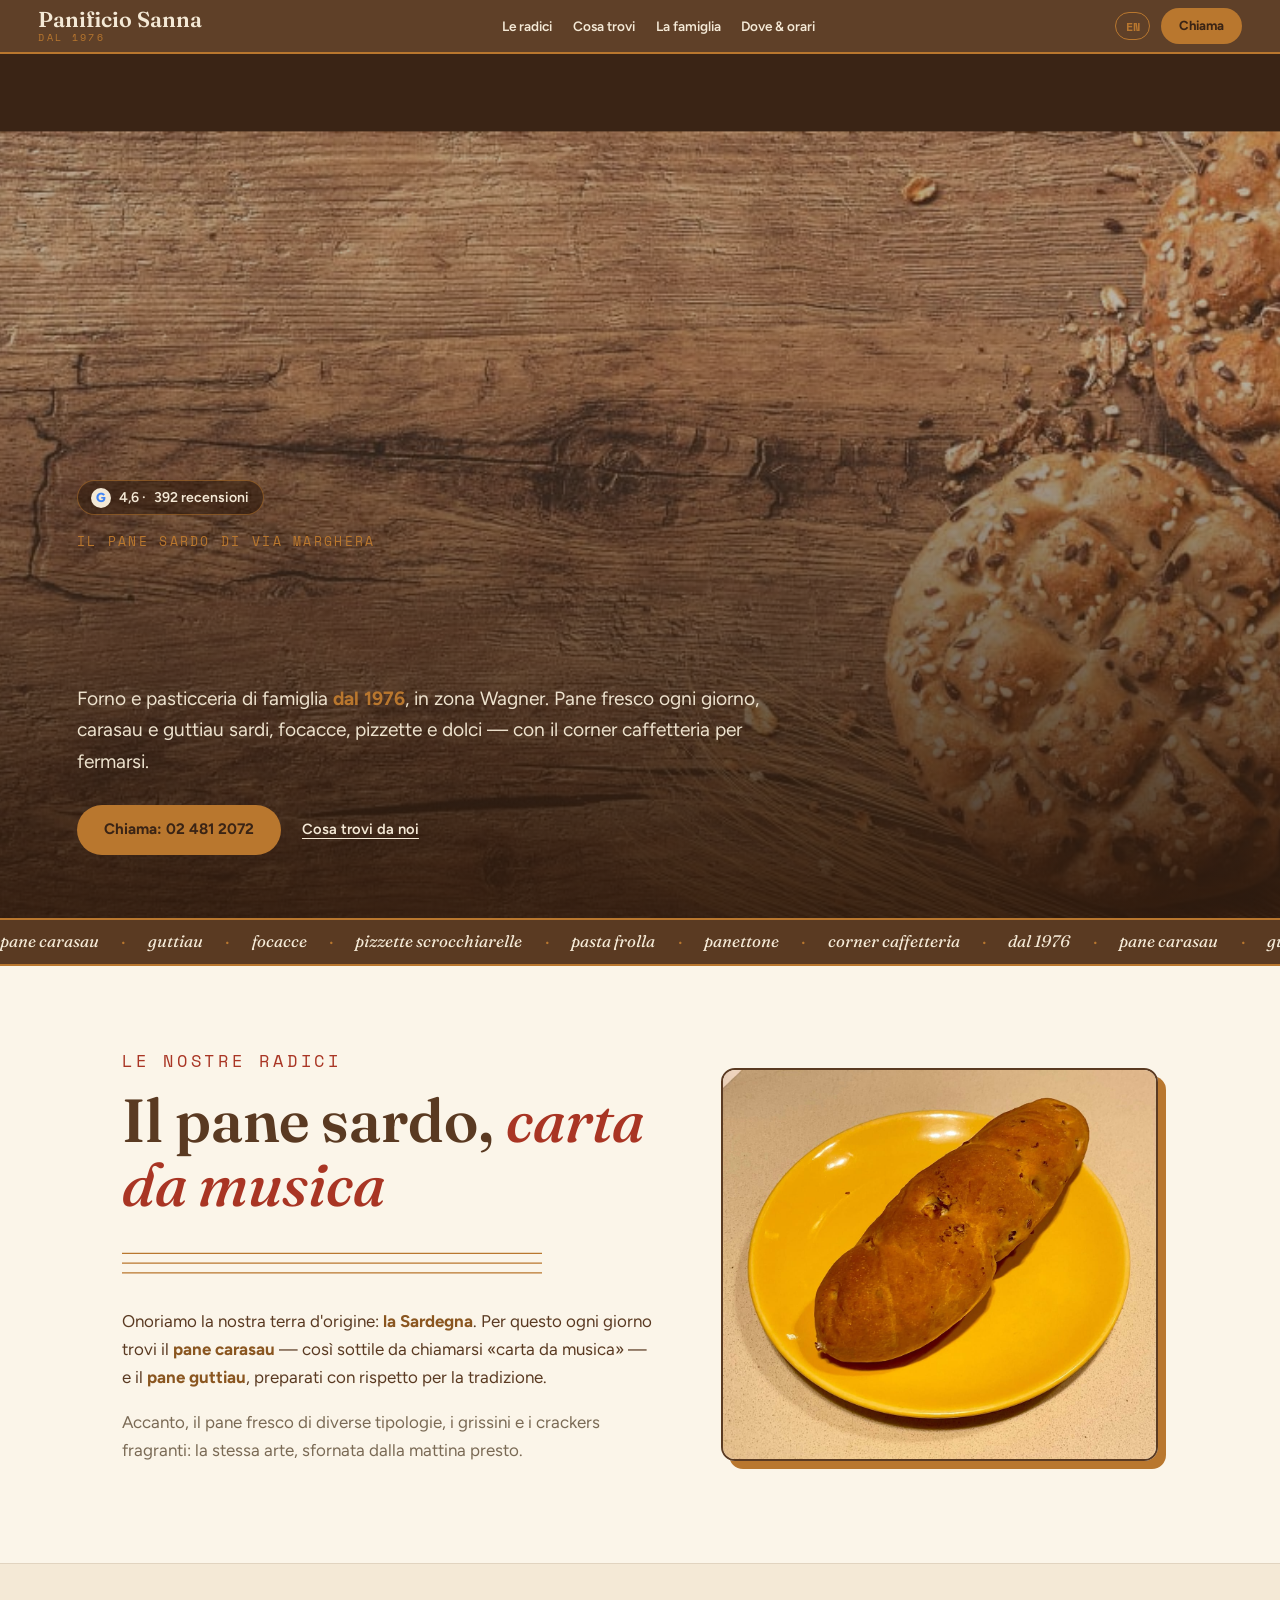
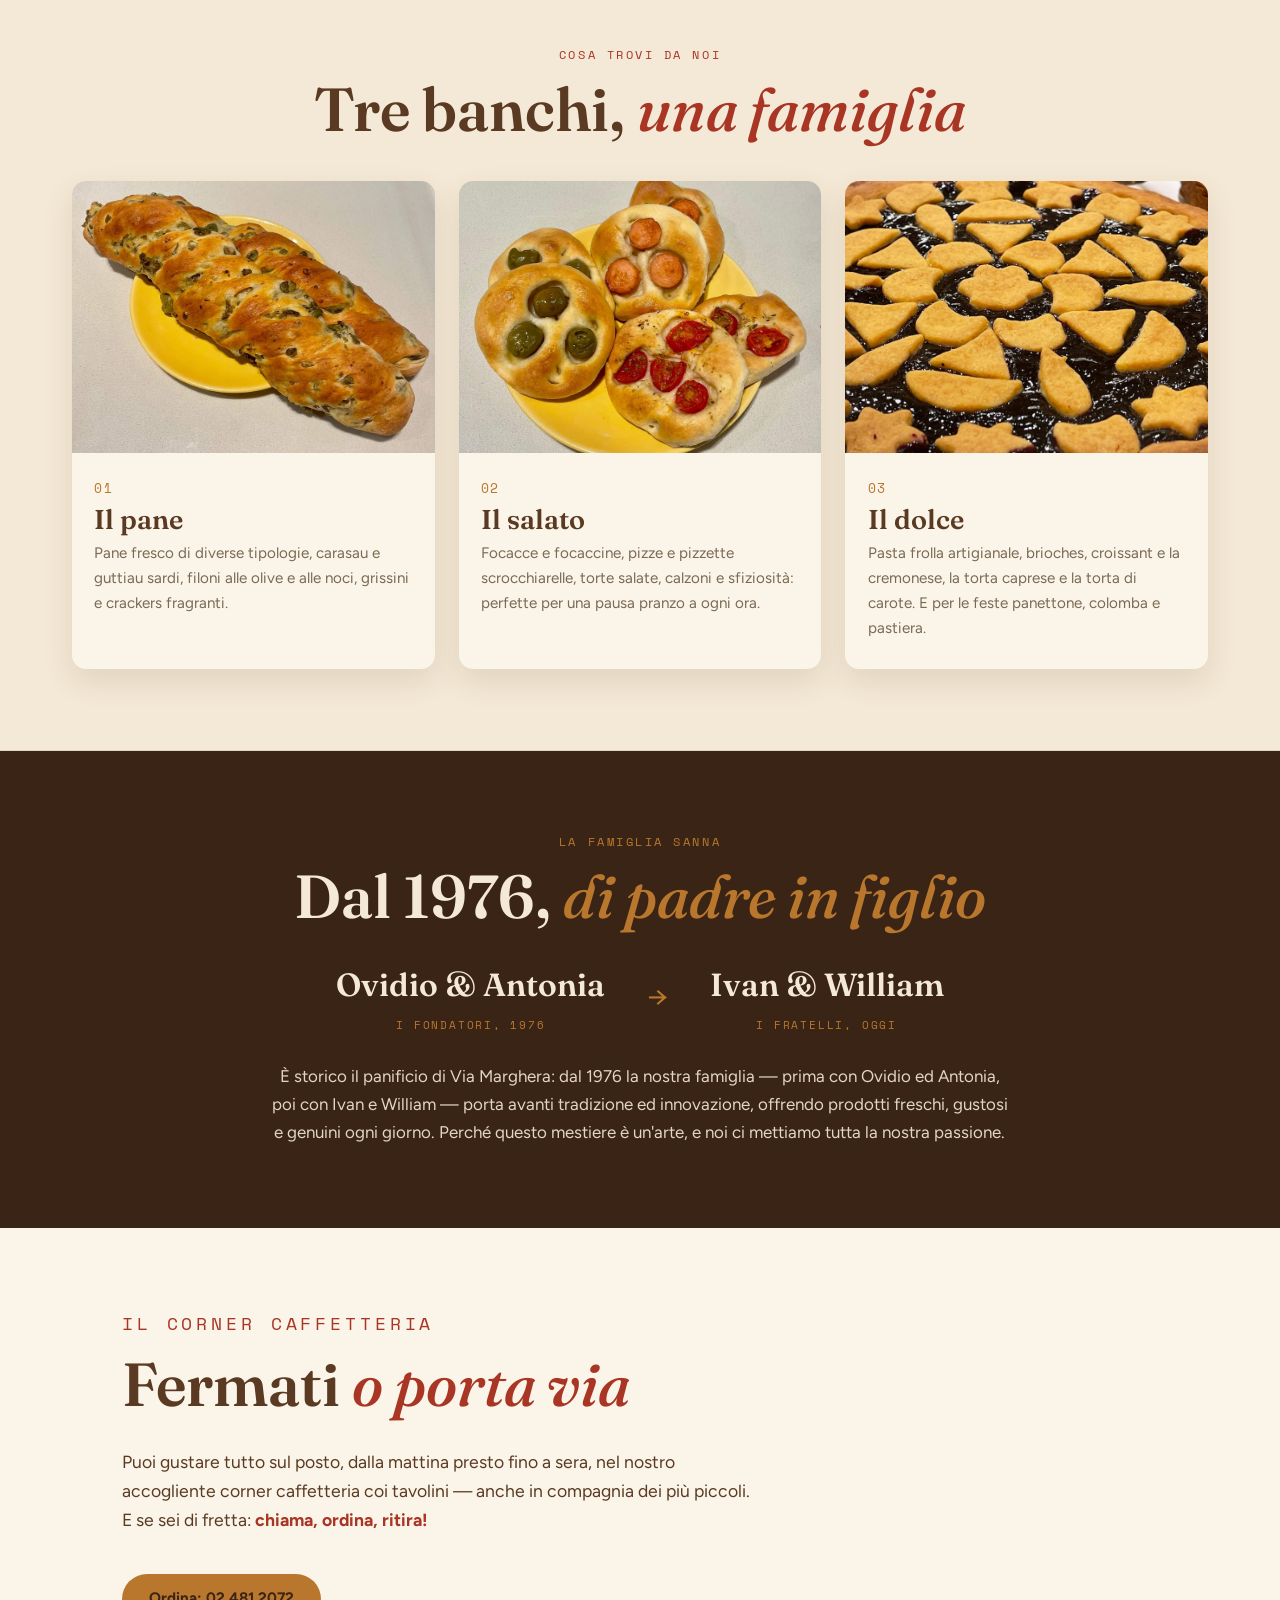
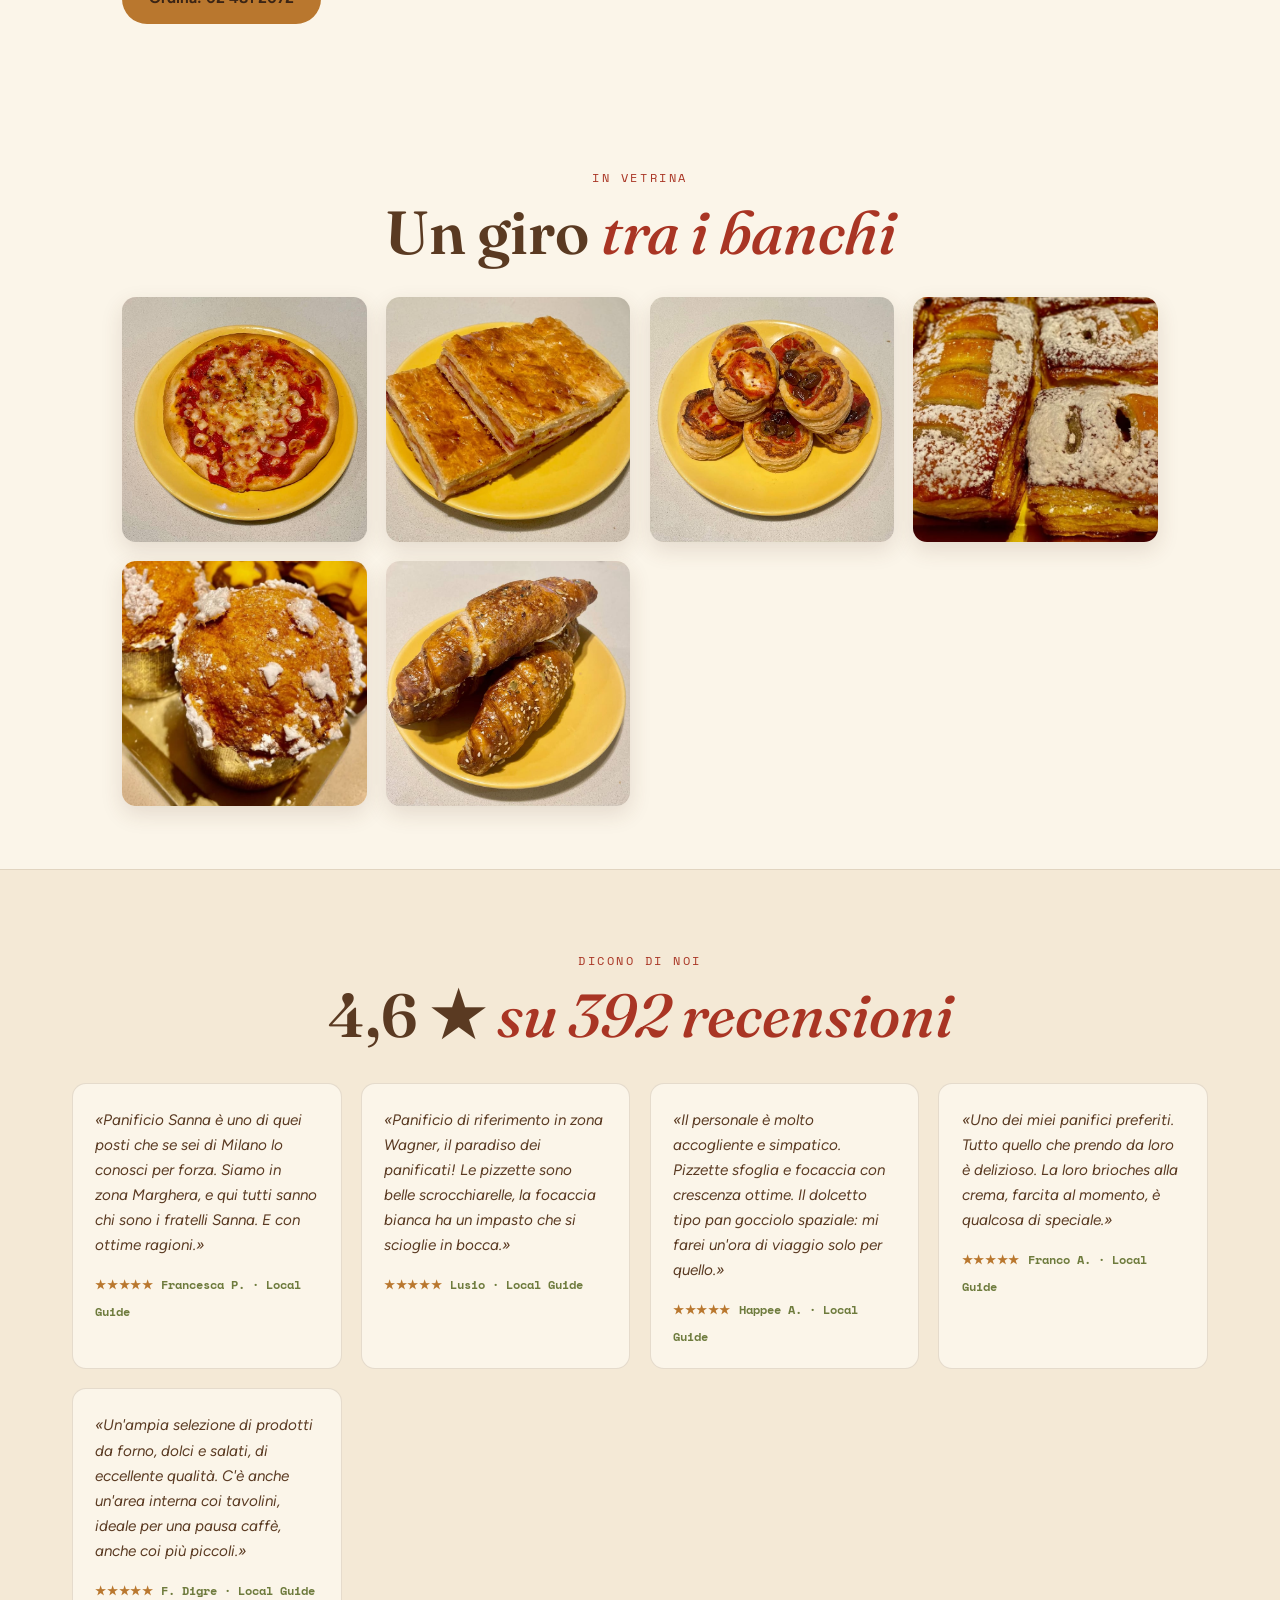
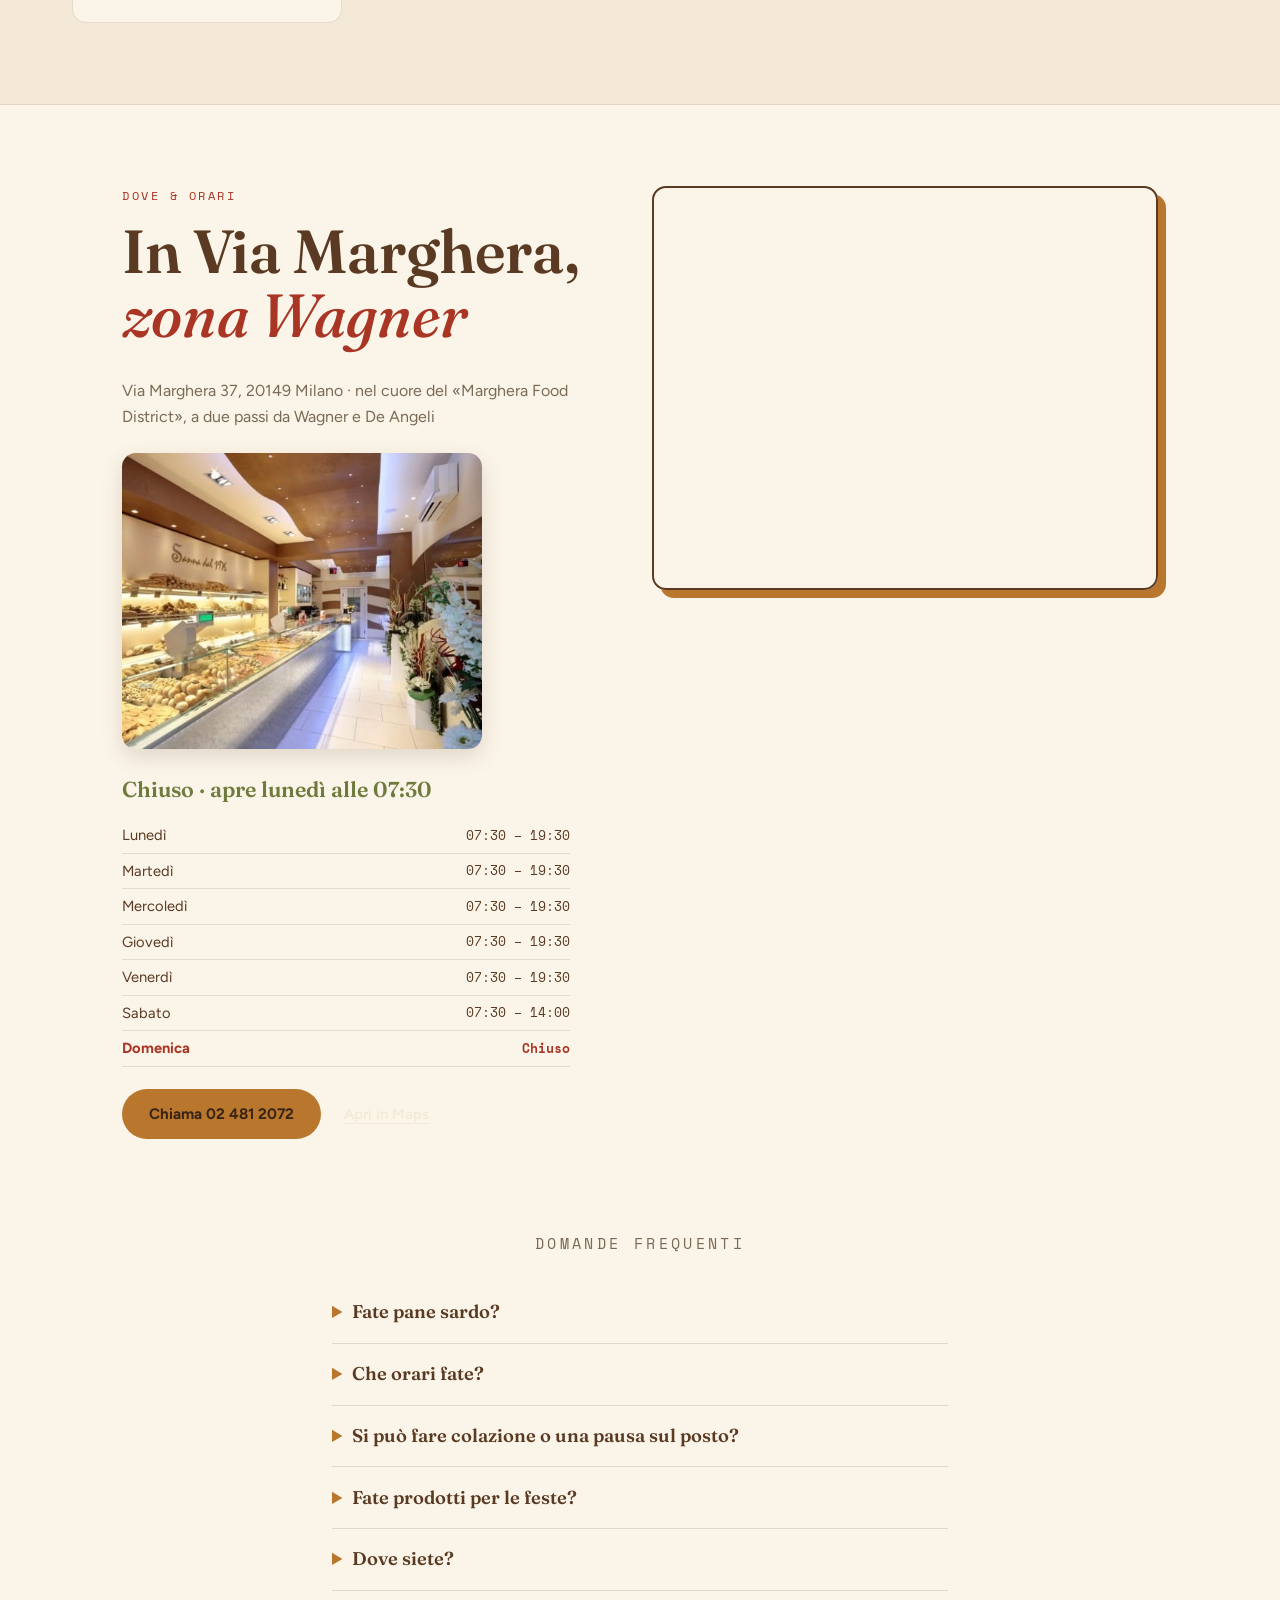
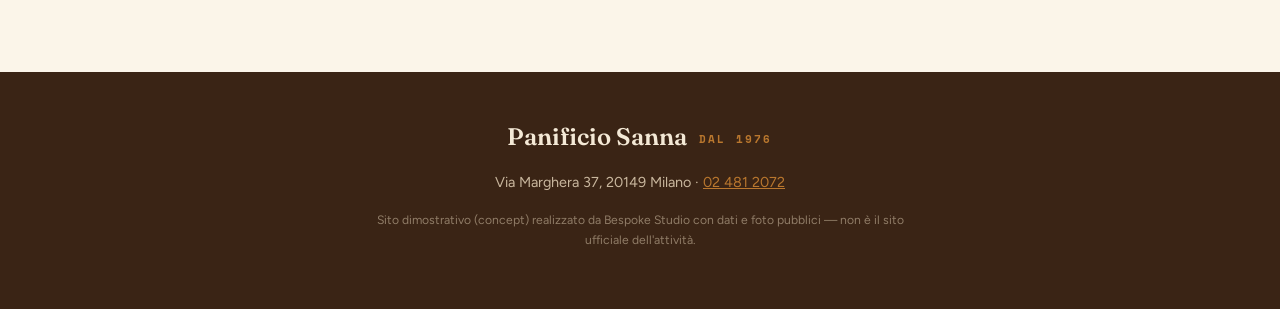
==== index.html @ 6254c786 "Panificio Sanna dal 1976 — forno sardo di Via Marghera (demo Bespoke Studio) Co-Authored-By: Claude " ====
<!DOCTYPE html>
<html lang="it">
<head>
<meta charset="UTF-8">
<meta name="viewport" content="width=device-width, initial-scale=1.0">
<title>Panificio Sanna dal 1976 — pane, focacce e dolci in Via Marghera, Milano</title>
<meta name="description" content="Panificio Sanna dal 1976: forno e pasticceria di famiglia in Via Marghera 37 a Milano, zona Wagner. Pane fresco ogni giorno, carasau e guttiau sardi, focacce, pizzette e dolci. Corner caffetteria. Chiama 02 481 2072.">
<link rel="canonical" href="https://rotenzark.github.io/panificio-sanna/">
<meta property="og:type" content="website">
<meta property="og:title" content="Panificio Sanna dal 1976 — il pane sardo di Via Marghera, Milano">
<meta property="og:description" content="Forno e pasticceria di famiglia dal 1976. Pane, carasau e guttiau sardi, focacce, pizzette e dolci. Corner caffetteria in Via Marghera 37, Milano.">
<meta property="og:image" content="https://rotenzark.github.io/panificio-sanna/img/og-image.jpg">
<meta property="og:url" content="https://rotenzark.github.io/panificio-sanna/">
<meta name="twitter:card" content="summary_large_image">
<link rel="icon" href="img/favicon.svg" type="image/svg+xml">
<link rel="icon" href="img/favicon-32.png" type="image/png" sizes="32x32">
<link rel="apple-touch-icon" href="img/apple-touch-icon.png">
<link rel="preconnect" href="https://fonts.googleapis.com">
<link rel="preconnect" href="https://fonts.gstatic.com" crossorigin>
<link href="https://fonts.googleapis.com/css2?family=Fraunces:ital,opsz,wght@0,9..144,400..900;1,9..144,400..600&family=Figtree:wght@400;500;600;700&family=Space+Mono:wght@400;700&display=swap" rel="stylesheet">
<link rel="stylesheet" href="css/styles.css?v=1">
<script type="application/ld+json">
{
  "@context": "https://schema.org",
  "@graph": [
    {
      "@type": "Bakery",
      "name": "Panificio Sanna dal 1976",
      "image": "https://rotenzark.github.io/panificio-sanna/img/og-image.jpg",
      "url": "https://rotenzark.github.io/panificio-sanna/",
      "telephone": "+39024812072",
      "servesCuisine": ["Panificio", "Pasticceria", "Sarda"],
      "priceRange": "€",
      "description": "Forno e pasticceria di famiglia dal 1976, di origini sarde, in Via Marghera a Milano: pane fresco, carasau e guttiau, focacce, pizzette e dolci, con corner caffetteria.",
      "address": { "@type": "PostalAddress", "streetAddress": "Via Marghera 37", "addressLocality": "Milano", "postalCode": "20149", "addressCountry": "IT" },
      "geo": { "@type": "GeoCoordinates", "latitude": 45.4667477, "longitude": 9.1522333 },
      "aggregateRating": { "@type": "AggregateRating", "ratingValue": "4.6", "reviewCount": "392", "bestRating": "5" },
      "openingHoursSpecification": [
        { "@type": "OpeningHoursSpecification", "dayOfWeek": ["Monday","Tuesday","Wednesday","Thursday","Friday"], "opens": "07:30", "closes": "19:30" },
        { "@type": "OpeningHoursSpecification", "dayOfWeek": "Saturday", "opens": "07:30", "closes": "14:00" }
      ]
    },
    {
      "@type": "FAQPage",
      "mainEntity": [
        { "@type": "Question", "name": "Fate pane sardo?", "acceptedAnswer": { "@type": "Answer", "text": "Sì. Onoriamo le nostre radici sarde: ogni giorno trovi pane carasau e pane guttiau, preparati con rispetto per la tradizione, accanto al pane fresco di diverse tipologie." } },
        { "@type": "Question", "name": "Che orari fate?", "acceptedAnswer": { "@type": "Answer", "text": "Dal lunedì al venerdì 07:30–19:30, il sabato 07:30–14:00. La domenica siamo chiusi." } },
        { "@type": "Question", "name": "Si può fare colazione o una pausa sul posto?", "acceptedAnswer": { "@type": "Answer", "text": "Sì: abbiamo un corner caffetteria con tavolini dove gustare pane, salato e dolce dalla mattina presto fino a sera. Se sei di fretta puoi chiamare, ordinare e ritirare." } },
        { "@type": "Question", "name": "Fate prodotti per le feste?", "acceptedAnswer": { "@type": "Answer", "text": "Sì: panettone, veneziana, panettone gastronomico, chiacchiere, tortelli, pan meino, colomba pasquale e pastiera per i ritrovi in famiglia, con amici o in ufficio." } },
        { "@type": "Question", "name": "Dove siete?", "acceptedAnswer": { "@type": "Answer", "text": "In Via Marghera 37 a Milano, zona Wagner/De Angeli. Per ordini chiama lo 02 481 2072." } }
      ]
    }
  ]
}
</script>
</head>
<body>

<!-- INTRO -->
<div id="intro" aria-hidden="true">
  <div class="intro-inner">
    <svg class="intro-stave" viewBox="0 0 240 60" aria-hidden="true">
      <g fill="none" stroke="currentColor" stroke-width="2" stroke-linecap="round">
        <line x1="10" y1="12" x2="230" y2="12"/>
        <line x1="10" y1="24" x2="230" y2="24"/>
        <line x1="10" y1="36" x2="230" y2="36"/>
        <line x1="10" y1="48" x2="230" y2="48"/>
      </g>
    </svg>
    <p class="intro-name">Panificio Sanna</p>
    <p class="intro-sub">dal 1976 · Milano</p>
  </div>
</div>

<!-- HEADER -->
<header id="site-head">
  <a class="brand" href="#top" aria-label="Panificio Sanna — torna su">
    <span class="brand-name">Panificio Sanna</span>
    <span class="brand-since">dal 1976</span>
  </a>
  <nav id="mainNav" aria-label="Navigazione principale">
    <a href="#radici" data-i18n="nav.radici">Le radici</a>
    <a href="#trovi" data-i18n="nav.trovi">Cosa trovi</a>
    <a href="#famiglia" data-i18n="nav.famiglia">La famiglia</a>
    <a href="#dove" data-i18n="nav.dove">Dove &amp; orari</a>
  </nav>
  <div class="head-actions">
    <button id="langToggle" type="button" aria-label="Switch language">EN</button>
    <a class="head-call" href="tel:+39024812072" data-i18n="nav.chiama">Chiama</a>
    <button id="burger" aria-label="Menu" aria-expanded="false" aria-controls="mainNav"><span></span><span></span><span></span></button>
  </div>
</header>

<main id="top">

  <!-- HERO -->
  <section class="hero">
    <img id="heroPhoto" src="img/hero.jpg" alt="Pane fresco del Panificio Sanna su un tavolo di legno" width="1440" height="555" fetchpriority="high">
    <div class="hero-shade" aria-hidden="true"></div>
    <div class="hero-content">
      <p class="hero-badge reveal-hero"><span class="g-logo" aria-hidden="true">G</span> 4,6 · <span data-i18n="hero.rec">392 recensioni</span></p>
      <p class="hero-kicker reveal-hero" data-i18n="hero.kicker">Il pane sardo di Via Marghera</p>
      <h1 class="hero-title reveal-hero">Panificio Sanna</h1>
      <p class="hero-sub reveal-hero" data-i18n="hero.sub">Forno e pasticceria di famiglia <strong>dal 1976</strong>, in zona Wagner. Pane fresco ogni giorno, carasau e guttiau sardi, focacce, pizzette e dolci — con il corner caffetteria per fermarsi.</p>
      <div class="hero-cta reveal-hero">
        <a class="btn-primary" href="tel:+39024812072" data-i18n="hero.cta1">Chiama: 02 481 2072</a>
        <a class="btn-ghost" href="#trovi" data-i18n="hero.cta2">Cosa trovi da noi</a>
      </div>
    </div>
  </section>

  <!-- TICKER carta da musica -->
  <div class="ticker" aria-hidden="true">
    <div class="ticker-track">
      <span data-i18n="tk.1">pane carasau</span><i>·</i><span data-i18n="tk.2">guttiau</span><i>·</i><span data-i18n="tk.3">focacce</span><i>·</i><span data-i18n="tk.4">pizzette scrocchiarelle</span><i>·</i><span data-i18n="tk.5">pasta frolla</span><i>·</i><span data-i18n="tk.6">panettone</span><i>·</i><span data-i18n="tk.7">corner caffetteria</span><i>·</i><span data-i18n="tk.8">dal 1976</span><i>·</i>
      <span data-i18n="tk.1b">pane carasau</span><i>·</i><span data-i18n="tk.2b">guttiau</span><i>·</i><span data-i18n="tk.3b">focacce</span><i>·</i><span data-i18n="tk.4b">pizzette scrocchiarelle</span><i>·</i><span data-i18n="tk.5b">pasta frolla</span><i>·</i><span data-i18n="tk.6b">panettone</span><i>·</i><span data-i18n="tk.7b">corner caffetteria</span><i>·</i><span data-i18n="tk.8b">dal 1976</span><i>·</i>
    </div>
  </div>

  <!-- LE RADICI (Sardegna) -->
  <section id="radici" class="radici">
    <div class="radici-testo">
      <p class="kicker reveal" data-i18n="rad.kicker">Le nostre radici</p>
      <h2 class="titolo reveal"><span data-i18n="rad.t1">Il pane sardo,</span> <em data-i18n="rad.t2">carta da musica</em></h2>
      <svg class="stave reveal" viewBox="0 0 520 44" aria-hidden="true" preserveAspectRatio="none">
        <g fill="none" stroke="currentColor" stroke-width="1.6" stroke-linecap="round">
          <line class="stave-line" x1="0" y1="8" x2="520" y2="8"/>
          <line class="stave-line" x1="0" y1="20" x2="520" y2="20"/>
          <line class="stave-line" x1="0" y1="32" x2="520" y2="32"/>
        </g>
      </svg>
      <p class="reveal" data-i18n="rad.p1">Onoriamo la nostra terra d'origine: <strong>la Sardegna</strong>. Per questo ogni giorno trovi il <strong>pane carasau</strong> — così sottile da chiamarsi «carta da musica» — e il <strong>pane guttiau</strong>, preparati con rispetto per la tradizione.</p>
      <p class="reveal muted" data-i18n="rad.p2">Accanto, il pane fresco di diverse tipologie, i grissini e i crackers fragranti: la stessa arte, sfornata dalla mattina presto.</p>
    </div>
    <figure class="radici-foto reveal" data-full="img/radici.jpg">
      <img src="img/radici.jpg" alt="Filone di pane alle olive del Panificio Sanna" width="1200" height="1077">
    </figure>
  </section>

  <!-- COSA TROVI — tre mondi -->
  <section id="trovi" class="trovi">
    <p class="kicker reveal" data-i18n="tr.kicker">Cosa trovi da noi</p>
    <h2 class="titolo reveal"><span data-i18n="tr.t1">Tre banchi,</span> <em data-i18n="tr.t2">una famiglia</em></h2>
    <div class="mondi">
      <article class="mondo reveal">
        <figure class="mondo-foto" data-full="img/pane.jpg"><img src="img/pane.jpg" alt="Pane alle olive intrecciato del Panificio Sanna" width="900" height="721"></figure>
        <div class="mondo-body">
          <span class="mondo-n">01</span>
          <h3 data-i18n="m1.t">Il pane</h3>
          <p data-i18n="m1.p">Pane fresco di diverse tipologie, carasau e guttiau sardi, filoni alle olive e alle noci, grissini e crackers fragranti.</p>
        </div>
      </article>
      <article class="mondo reveal">
        <figure class="mondo-foto" data-full="img/salato.jpg"><img src="img/salato.jpg" alt="Focaccine assortite farcite del Panificio Sanna" width="900" height="796"></figure>
        <div class="mondo-body">
          <span class="mondo-n">02</span>
          <h3 data-i18n="m2.t">Il salato</h3>
          <p data-i18n="m2.p">Focacce e focaccine, pizze e pizzette scrocchiarelle, torte salate, calzoni e sfiziosità: perfette per una pausa pranzo a ogni ora.</p>
        </div>
      </article>
      <article class="mondo reveal">
        <figure class="mondo-foto" data-full="img/dolce.jpg"><img src="img/dolce.jpg" alt="Frollini di pasta frolla a forma di cuore e stella" width="900" height="628"></figure>
        <div class="mondo-body">
          <span class="mondo-n">03</span>
          <h3 data-i18n="m3.t">Il dolce</h3>
          <p data-i18n="m3.p">Pasta frolla artigianale, brioches, croissant e la cremonese, la torta caprese e la torta di carote. E per le feste panettone, colomba e pastiera.</p>
        </div>
      </article>
    </div>
  </section>

  <!-- LA FAMIGLIA -->
  <section id="famiglia" class="famiglia">
    <p class="kicker kicker-chiaro reveal" data-i18n="fam.kicker">La famiglia Sanna</p>
    <h2 class="titolo titolo-chiaro reveal"><span data-i18n="fam.t1">Dal 1976,</span> <em data-i18n="fam.t2">di padre in figlio</em></h2>
    <div class="gen-line reveal" aria-hidden="true">
      <span class="gen"><b data-i18n="fam.g1a">Ovidio &amp; Antonia</b><small data-i18n="fam.g1b">i fondatori, 1976</small></span>
      <span class="gen-arrow">→</span>
      <span class="gen"><b data-i18n="fam.g2a">Ivan &amp; William</b><small data-i18n="fam.g2b">i fratelli, oggi</small></span>
    </div>
    <p class="famiglia-p reveal" data-i18n="fam.p">È storico il panificio di Via Marghera: dal 1976 la nostra famiglia — prima con Ovidio ed Antonia, poi con Ivan e William — porta avanti tradizione ed innovazione, offrendo prodotti freschi, gustosi e genuini ogni giorno. Perché questo mestiere è un'arte, e noi ci mettiamo tutta la nostra passione.</p>
  </section>

  <!-- CORNER CAFFETTERIA -->
  <section id="caffetteria" class="caffetteria">
    <div class="caff-testo">
      <p class="kicker reveal" data-i18n="caf.kicker">Il corner caffetteria</p>
      <h2 class="titolo reveal"><span data-i18n="caf.t1">Fermati</span> <em data-i18n="caf.t2">o porta via</em></h2>
      <p class="reveal" data-i18n="caf.p">Puoi gustare tutto sul posto, dalla mattina presto fino a sera, nel nostro accogliente corner caffetteria coi tavolini — anche in compagnia dei più piccoli. E se sei di fretta: <strong>chiama, ordina, ritira!</strong></p>
      <a class="btn-primary reveal" href="tel:+39024812072" data-i18n="caf.cta">Ordina: 02 481 2072</a>
    </div>
  </section>

  <!-- GALLERY -->
  <section id="gallery" class="gallery">
    <p class="kicker reveal" data-i18n="gal.kicker">In vetrina</p>
    <h2 class="titolo reveal"><span data-i18n="gal.t1">Un giro</span> <em data-i18n="gal.t2">tra i banchi</em></h2>
    <div class="gallery-grid">
      <figure class="shot reveal" data-full="img/gal1.jpg"><img src="img/gal1.jpg" alt="Pizzetta margherita" width="820" height="787"></figure>
      <figure class="shot reveal" data-full="img/gal2.jpg"><img src="img/gal2.jpg" alt="Torta salata prosciutto e formaggio" width="820" height="694"></figure>
      <figure class="shot reveal" data-full="img/gal3.jpg"><img src="img/gal3.jpg" alt="Pizzette di sfoglia al pomodoro" width="820" height="787"></figure>
      <figure class="shot reveal" data-full="img/gal4.jpg"><img src="img/gal4.jpg" alt="Dolci di sfoglia con zucchero a velo" width="820" height="576"></figure>
      <figure class="shot reveal" data-full="img/gal5.jpg"><img src="img/gal5.jpg" alt="Piccola pasticceria dorata" width="820" height="558"></figure>
      <figure class="shot reveal" data-full="img/gal6.jpg"><img src="img/gal6.jpg" alt="Filoncini di pane alle noci" width="820" height="765"></figure>
    </div>
  </section>

  <!-- RECENSIONI -->
  <section id="recensioni" class="recensioni">
    <p class="kicker reveal" data-i18n="rec.kicker">Dicono di noi</p>
    <h2 class="titolo reveal"><span>4,6 ★</span> <em data-i18n="rec.t2">su 392 recensioni</em></h2>
    <div class="rec-grid">
      <blockquote class="rec reveal"><p data-i18n="rec.r1">«Panificio Sanna è uno di quei posti che se sei di Milano lo conosci per forza. Siamo in zona Marghera, e qui tutti sanno chi sono i fratelli Sanna. E con ottime ragioni.»</p><cite>Francesca P. · Local Guide</cite></blockquote>
      <blockquote class="rec reveal"><p data-i18n="rec.r2">«Panificio di riferimento in zona Wagner, il paradiso dei panificati! Le pizzette sono belle scrocchiarelle, la focaccia bianca ha un impasto che si scioglie in bocca.»</p><cite>Lusio · Local Guide</cite></blockquote>
      <blockquote class="rec reveal"><p data-i18n="rec.r3">«Il personale è molto accogliente e simpatico. Pizzette sfoglia e focaccia con crescenza ottime. Il dolcetto tipo pan gocciolo spaziale: mi farei un'ora di viaggio solo per quello.»</p><cite>Happee A. · Local Guide</cite></blockquote>
      <blockquote class="rec reveal"><p data-i18n="rec.r4">«Uno dei miei panifici preferiti. Tutto quello che prendo da loro è delizioso. La loro brioches alla crema, farcita al momento, è qualcosa di speciale.»</p><cite>Franco A. · Local Guide</cite></blockquote>
      <blockquote class="rec reveal"><p data-i18n="rec.r5">«Un'ampia selezione di prodotti da forno, dolci e salati, di eccellente qualità. C'è anche un'area interna coi tavolini, ideale per una pausa caffè, anche coi più piccoli.»</p><cite>F. Digre · Local Guide</cite></blockquote>
    </div>
  </section>

  <!-- DOVE -->
  <section id="dove" class="dove">
    <div class="dove-info">
      <p class="kicker reveal" data-i18n="dove.kicker">Dove &amp; orari</p>
      <h2 class="titolo reveal"><span data-i18n="dove.t1">In Via Marghera,</span> <em data-i18n="dove.t2">zona Wagner</em></h2>
      <p class="dove-metro reveal" data-i18n="dove.metro">Via Marghera 37, 20149 Milano · nel cuore del «Marghera Food District», a due passi da Wagner e De Angeli</p>
      <figure class="dove-foto reveal" data-full="img/interno.jpg">
        <img src="img/interno.jpg" alt="L'interno del Panificio Sanna con il bancone e l'insegna «Sanna dal 1976»" width="486" height="400">
      </figure>
      <div class="orari reveal">
        <p id="orarioStato" class="orario-stato">…</p>
        <table id="orariTable" aria-label="Orari di apertura">
          <tr data-day="1"><td data-i18n="giorni.lun">Lunedì</td><td>07:30 – 19:30</td></tr>
          <tr data-day="2"><td data-i18n="giorni.mar">Martedì</td><td>07:30 – 19:30</td></tr>
          <tr data-day="3"><td data-i18n="giorni.mer">Mercoledì</td><td>07:30 – 19:30</td></tr>
          <tr data-day="4"><td data-i18n="giorni.gio">Giovedì</td><td>07:30 – 19:30</td></tr>
          <tr data-day="5"><td data-i18n="giorni.ven">Venerdì</td><td>07:30 – 19:30</td></tr>
          <tr data-day="6"><td data-i18n="giorni.sab">Sabato</td><td>07:30 – 14:00</td></tr>
          <tr data-day="0"><td data-i18n="giorni.dom">Domenica</td><td data-i18n="giorni.chiuso">Chiuso</td></tr>
        </table>
      </div>
      <div class="dove-cta reveal">
        <a class="btn-primary" href="tel:+39024812072" data-i18n="dove.chiama">Chiama 02 481 2072</a>
        <a class="btn-ghost" href="https://www.google.com/maps/place/Panificio+SANNA+dal+1976/@45.4667477,9.1522333,17z" target="_blank" rel="noopener" data-i18n="dove.apri">Apri in Maps</a>
      </div>
    </div>
    <div class="dove-media">
      <div class="mappa reveal">
        <iframe title="Mappa: Panificio Sanna, Via Marghera 37, Milano" src="https://www.google.com/maps?q=Panificio+SANNA,+Via+Marghera+37,+20149+Milano&output=embed" loading="lazy" referrerpolicy="no-referrer-when-downgrade" allowfullscreen></iframe>
      </div>
    </div>
  </section>

  <!-- FAQ -->
  <section class="faq" aria-label="Domande frequenti">
    <p class="kicker reveal" data-i18n="faq.kicker">Domande frequenti</p>
    <div class="faq-list">
      <details class="reveal"><summary data-i18n="faq.q1">Fate pane sardo?</summary><p data-i18n="faq.a1">Sì. Onoriamo le nostre radici sarde: ogni giorno trovi pane carasau e pane guttiau, preparati con rispetto per la tradizione, accanto al pane fresco di diverse tipologie.</p></details>
      <details class="reveal"><summary data-i18n="faq.q2">Che orari fate?</summary><p data-i18n="faq.a2">Dal lunedì al venerdì 07:30–19:30, il sabato 07:30–14:00. La domenica siamo chiusi.</p></details>
      <details class="reveal"><summary data-i18n="faq.q3">Si può fare colazione o una pausa sul posto?</summary><p data-i18n="faq.a3">Sì: abbiamo un corner caffetteria coi tavolini dove gustare pane, salato e dolce dalla mattina fino a sera. Se sei di fretta puoi chiamare, ordinare e ritirare.</p></details>
      <details class="reveal"><summary data-i18n="faq.q4">Fate prodotti per le feste?</summary><p data-i18n="faq.a4">Sì: panettone, veneziana, panettone gastronomico, chiacchiere, tortelli, pan meino, colomba pasquale e pastiera.</p></details>
      <details class="reveal"><summary data-i18n="faq.q5">Dove siete?</summary><p data-i18n="faq.a5">In Via Marghera 37 a Milano, zona Wagner/De Angeli. Per ordini chiama lo 02 481 2072.</p></details>
    </div>
  </section>

</main>

<footer>
  <p class="foot-brand">Panificio Sanna <span>dal 1976</span></p>
  <p data-i18n="foot.dove">Via Marghera 37, 20149 Milano · <a href="tel:+39024812072">02 481 2072</a></p>
  <p class="foot-demo" data-i18n="foot.demo">Sito dimostrativo (concept) realizzato da Bespoke Studio con dati e foto pubblici — non è il sito ufficiale dell'attività.</p>
</footer>

<div class="actionbar" id="actionBar">
  <a href="tel:+39024812072" data-i18n="bar.chiama">Chiama</a>
  <a href="#dove" data-i18n="bar.orari">Orari</a>
  <a href="https://www.google.com/maps?q=Via+Marghera+37,+20149+Milano" target="_blank" rel="noopener" data-i18n="bar.mappa">Indicazioni</a>
</div>

<div id="lightbox" hidden>
  <button id="lightboxClose" aria-label="Chiudi">&times;</button>
  <img id="lightboxImg" src="" alt="">
</div>

<script src="https://cdnjs.cloudflare.com/ajax/libs/gsap/3.12.5/gsap.min.js" defer></script>
<script src="https://cdnjs.cloudflare.com/ajax/libs/gsap/3.12.5/ScrollTrigger.min.js" defer></script>
<script src="js/main.js?v=1" defer></script>
</body>
</html>
---- css/styles.css ----
/* Panificio Sanna dal 1976 — design system
   Palette (dal pane + Sardegna): crema #F4E9D6 · carta #FBF5E9 · crosta oro #B9772E · bruno pane #5A3A22 · rosso sardo #A93524 · verde oliva #6E7B3D
   Font: Fraunces (display serif caldo) · Figtree (testo) · Space Mono (etichette/prezzi)
   Gesto-firma: le RADICI SARDE + la "CARTA DA MUSICA" (linee-pentagramma / fogli di carasau) */

:root{
  --crema:#F4E9D6;
  --carta:#FBF5E9;
  --oro:#B9772E;
  --oro-scuro:#8A5620;
  --bruno:#5A3A22;
  --bruno-scuro:#3A2415;
  --rosso:#A93524;
  --oliva:#6E7B3D;
  --grigio:#7A6A55;
  --disp:'Fraunces',Georgia,serif;
  --testo:'Figtree',system-ui,sans-serif;
  --mono:'Space Mono',ui-monospace,monospace;
  --r:14px;
}

*,*::before,*::after{box-sizing:border-box}
[hidden]{display:none!important}
img{max-width:100%;height:auto;display:block}
body{margin:0;font-family:var(--testo);color:var(--bruno);background:var(--carta);line-height:1.65}
a{color:inherit}
h1,h2,h3{line-height:1.05;margin:0 0 .5em;font-weight:400}
@media (prefers-reduced-motion: reduce){*,*::before,*::after{animation-duration:.01ms!important;animation-iteration-count:1!important;transition-duration:.01ms!important;scroll-behavior:auto!important}}
html{scroll-behavior:smooth}

/* etichette mono */
.kicker{font-family:var(--mono);font-size:.72rem;letter-spacing:.22em;text-transform:uppercase;color:var(--rosso);margin:0 0 .9rem}
.kicker-chiaro{color:var(--oro)}
.titolo{font-family:var(--disp);font-size:clamp(2.1rem,5.5vw,3.8rem);font-weight:600;color:var(--bruno);font-optical-sizing:auto}
.titolo em{font-style:italic;color:var(--rosso);font-weight:500}
.titolo-chiaro{color:var(--crema)}
.titolo-chiaro em{color:var(--oro)}
.muted{color:var(--grigio)}

/* intro */
#intro{position:fixed;inset:0;background:var(--bruno-scuro);z-index:200;display:flex;align-items:center;justify-content:center;transition:opacity .6s ease}
#intro.hide{opacity:0;pointer-events:none}
.intro-inner{text-align:center;color:var(--crema);padding:1rem}
.intro-stave{width:min(70vw,260px);height:auto;color:var(--oro);display:block;margin:0 auto .3rem}
.intro-stave line{stroke-dasharray:230;stroke-dashoffset:230;animation:draw 1s ease forwards}
.intro-stave line:nth-child(2){animation-delay:.12s}
.intro-stave line:nth-child(3){animation-delay:.24s}
.intro-stave line:nth-child(4){animation-delay:.36s}
@keyframes draw{to{stroke-dashoffset:0}}
.reduced-motion .intro-stave line{stroke-dashoffset:0;animation:none}
.intro-name{font-family:var(--disp);font-weight:600;font-size:2rem;margin:.4rem 0 .1rem}
.intro-sub{font-family:var(--mono);font-size:.75rem;letter-spacing:.22em;text-transform:uppercase;color:var(--oro);margin:0}

/* header */
#site-head{position:sticky;top:0;z-index:100;display:flex;align-items:center;justify-content:space-between;gap:1rem;padding:.5rem clamp(1rem,4vw,2.4rem);background:rgba(90,58,34,.97);border-bottom:2px solid var(--oro)}
.brand{display:flex;flex-direction:column;line-height:1;text-decoration:none;color:var(--crema)}
.brand-name{font-family:var(--disp);font-weight:600;font-size:1.35rem}
.brand-since{font-family:var(--mono);font-size:.6rem;letter-spacing:.24em;text-transform:uppercase;color:var(--oro);margin-top:2px}
#mainNav{display:flex;gap:1.3rem}
#mainNav a{font-size:.85rem;font-weight:600;text-decoration:none;color:var(--crema)}
#mainNav a:hover{color:var(--oro)}
.head-actions{display:flex;align-items:center;gap:.7rem}
#langToggle{font-family:var(--mono);font-weight:700;font-size:.72rem;background:none;border:1.5px solid var(--oro);color:var(--oro);border-radius:99px;padding:.28rem .6rem;cursor:pointer}
.head-call{font-weight:700;font-size:.82rem;text-decoration:none;background:var(--oro);color:var(--bruno-scuro);padding:.45rem 1.1rem;border-radius:99px}
.head-call:hover{background:var(--crema)}
#burger{display:none;flex-direction:column;gap:5px;background:none;border:none;cursor:pointer;padding:.35rem;position:relative;z-index:112}
#burger span{width:24px;height:2.5px;background:var(--crema);border-radius:2px;transition:transform .3s,opacity .3s}
#burger[aria-expanded="true"] span:nth-child(1){transform:translateY(7.5px) rotate(45deg)}
#burger[aria-expanded="true"] span:nth-child(2){opacity:0}
#burger[aria-expanded="true"] span:nth-child(3){transform:translateY(-7.5px) rotate(-45deg)}
#burger[aria-expanded="true"] span{background:var(--oro)}

/* hero */
.hero{position:relative;min-height:96vh;min-height:96svh;display:flex;align-items:flex-end;overflow:hidden;background:var(--bruno-scuro)}
#heroPhoto{position:absolute;inset:0;width:100%;height:112%;object-fit:cover;object-position:center 60%}
.hero-shade{position:absolute;inset:0;background:linear-gradient(180deg,rgba(58,36,21,.35) 0%,rgba(58,36,21,.35) 35%,rgba(45,25,12,.9) 100%)}
.hero-content{position:relative;z-index:2;padding:0 clamp(1.2rem,6vw,5rem) clamp(2.6rem,7vh,5rem);max-width:900px}
.hero-badge{display:inline-flex;align-items:center;gap:.5rem;color:var(--crema);font-weight:600;font-size:.88rem;background:rgba(45,25,12,.55);border:1px solid rgba(185,119,46,.55);border-radius:99px;padding:.32rem .85rem;margin:0 0 1rem}
.g-logo{font-weight:800;background:var(--crema);color:#4285F4;border-radius:50%;width:1.25rem;height:1.25rem;display:inline-flex;align-items:center;justify-content:center;font-size:.82rem}
.hero-kicker{font-family:var(--mono);font-size:.8rem;letter-spacing:.18em;text-transform:uppercase;color:var(--oro);margin:0 0 .5rem}
.hero-title{font-family:var(--disp);font-weight:600;color:var(--crema);font-size:clamp(3rem,10vw,7rem);line-height:.95;margin:0 0 1rem}
.hero-sub{color:#EDE2CE;font-size:clamp(1rem,1.9vw,1.2rem);max-width:36em;margin:0 0 1.7rem}
.hero-sub strong{color:var(--oro)}
.hero-cta{display:flex;gap:.9rem;flex-wrap:wrap}
.btn-primary{font-family:var(--testo);font-weight:700;text-decoration:none;background:var(--oro);color:var(--bruno-scuro);padding:.78rem 1.7rem;border-radius:99px;font-size:.95rem;display:inline-block}
.btn-primary:hover{background:var(--crema)}
.btn-ghost{font-weight:600;text-decoration:underline;text-underline-offset:4px;color:var(--crema);padding:.78rem .4rem;font-size:.92rem}

/* ticker carta da musica */
.ticker{background:var(--bruno);color:var(--crema);overflow:hidden;padding:.5rem 0;border-block:2px solid var(--oro)}
.ticker-track{display:flex;gap:1.4rem;white-space:nowrap;width:max-content;animation:ticker 30s linear infinite;font-family:var(--disp);font-style:italic;font-size:1.05rem}
.ticker-track i{color:var(--oro);font-style:normal}
@keyframes ticker{to{transform:translateX(-50%)}}
.reduced-motion .ticker-track{animation:none}

/* radici (Sardegna) */
.radici{max-width:1180px;margin:0 auto;padding:clamp(3.5rem,9vh,6.5rem) clamp(1.2rem,6vw,4.5rem);display:grid;grid-template-columns:minmax(0,1.1fr) minmax(0,.9fr);gap:clamp(2rem,5vw,4rem);align-items:center}
.radici-testo p{font-size:1.06rem;max-width:34em}
.radici-testo p strong{color:var(--oro-scuro)}
.stave{width:100%;max-width:420px;height:auto;color:var(--oro);margin:.3rem 0 1.6rem;display:block}
.radici-foto{margin:0;border-radius:var(--r);overflow:hidden;cursor:zoom-in;box-shadow:8px 8px 0 var(--oro);border:2px solid var(--bruno)}
.radici-foto img{width:100%;height:100%;object-fit:cover;transition:transform .6s ease}
.radici-foto:hover img{transform:scale(1.04)}

/* tre mondi */
.trovi{background:var(--crema);border-block:1px solid rgba(90,58,34,.12)}
.trovi{max-width:none;padding:clamp(3.5rem,9vh,6.5rem) clamp(1.2rem,6vw,4.5rem);text-align:center}
.trovi>.kicker,.trovi>.titolo{max-width:1140px;margin-inline:auto}
.mondi{max-width:1140px;margin:2.4rem auto 0;display:grid;grid-template-columns:repeat(3,minmax(0,1fr));gap:1.5rem;text-align:left}
.mondo{background:var(--carta);border-radius:var(--r);overflow:hidden;box-shadow:0 12px 30px rgba(90,58,34,.12);display:flex;flex-direction:column}
.mondo-foto{margin:0;aspect-ratio:4/3;overflow:hidden;cursor:zoom-in}
.mondo-foto img{width:100%;height:100%;object-fit:cover;transition:transform .6s ease}
.mondo-foto:hover img{transform:scale(1.05)}
.mondo-body{padding:1.4rem 1.4rem 1.7rem}
.mondo-n{font-family:var(--mono);font-size:.8rem;color:var(--oro);letter-spacing:.1em}
.mondo-body h3{font-family:var(--disp);font-weight:600;font-size:1.7rem;margin:.2rem 0 .5rem;color:var(--bruno)}
.mondo-body p{margin:0;font-size:.95rem;color:var(--grigio)}

/* famiglia (dark) */
.famiglia{background:var(--bruno-scuro);color:var(--crema);text-align:center;padding:clamp(3.5rem,9vh,6.5rem) clamp(1.2rem,6vw,4.5rem)}
.gen-line{display:flex;align-items:center;justify-content:center;gap:clamp(1rem,4vw,2.6rem);flex-wrap:wrap;margin:1.8rem 0}
.gen{display:flex;flex-direction:column;gap:.25rem}
.gen b{font-family:var(--disp);font-weight:600;font-size:clamp(1.3rem,3.5vw,2rem);color:var(--crema)}
.gen small{font-family:var(--mono);font-size:.7rem;letter-spacing:.16em;text-transform:uppercase;color:var(--oro)}
.gen-arrow{font-size:1.8rem;color:var(--oro)}
.famiglia-p{max-width:44em;margin:0 auto;color:#E3D6C1;font-size:1.06rem}

/* caffetteria */
.caffetteria{max-width:1180px;margin:0 auto;padding:clamp(3.5rem,9vh,6rem) clamp(1.2rem,6vw,4.5rem)}
.caff-testo{max-width:40em}
.caff-testo p{font-size:1.1rem}
.caff-testo p strong{color:var(--rosso)}
.caff-testo .btn-primary{margin-top:1.4rem}

/* gallery */
.gallery{max-width:1180px;margin:0 auto;padding:clamp(2.5rem,7vh,5rem) clamp(1.2rem,6vw,4.5rem);text-align:center}
.gallery-grid{display:grid;grid-template-columns:repeat(auto-fit,minmax(210px,1fr));gap:1.2rem;margin-top:2rem}
.shot{margin:0;border-radius:var(--r);overflow:hidden;cursor:zoom-in;box-shadow:0 8px 22px rgba(90,58,34,.14)}
.shot img{width:100%;aspect-ratio:1/1;object-fit:cover;transition:transform .6s ease}
.shot:hover img{transform:scale(1.05)}

/* recensioni */
.recensioni{background:var(--crema);border-block:1px solid rgba(90,58,34,.12);padding:clamp(3.5rem,9vh,6rem) clamp(1.2rem,6vw,4.5rem);text-align:center}
.recensioni>.kicker,.recensioni>.titolo{max-width:1140px;margin-inline:auto}
.rec-grid{max-width:1140px;margin:2.2rem auto 0;display:grid;grid-template-columns:repeat(auto-fit,minmax(250px,1fr));gap:1.2rem;text-align:left}
.rec{margin:0;background:var(--carta);border:1px solid rgba(90,58,34,.14);border-radius:var(--r);padding:1.5rem 1.4rem 1.2rem}
.rec p{margin:0 0 .8rem;font-size:.95rem;font-style:italic}
.rec cite{font-style:normal;font-weight:700;font-size:.78rem;color:var(--oliva);font-family:var(--mono)}
.rec cite::before{content:'★★★★★ ';color:var(--oro);letter-spacing:.05em}

/* dove */
.dove{max-width:1180px;margin:0 auto;padding:clamp(3.5rem,9vh,6.5rem) clamp(1.2rem,6vw,4.5rem);display:grid;grid-template-columns:minmax(0,1fr) minmax(0,1.05fr);gap:3rem;align-items:start}
.dove-metro{font-size:1rem;color:var(--grigio)}
.dove-foto{margin:1.4rem 0 0;border-radius:var(--r);overflow:hidden;cursor:zoom-in;max-width:360px;box-shadow:0 8px 22px rgba(90,58,34,.16)}
.dove-foto img{width:100%;height:auto}
.orari{margin-top:1.4rem}
.orario-stato{font-family:var(--disp);font-weight:600;font-size:1.35rem;color:var(--oliva);margin:0 0 .7rem}
#orariTable{border-collapse:collapse;width:100%;max-width:28rem;font-size:.92rem}
#orariTable td{padding:.32rem 0;border-bottom:1px solid rgba(90,58,34,.14)}
#orariTable td:last-child{text-align:right;font-family:var(--mono);font-size:.82rem}
#orariTable tr.is-today td{font-weight:700;color:var(--rosso)}
.dove-cta{display:flex;gap:1rem;flex-wrap:wrap;margin-top:1.4rem}
.mappa{border-radius:var(--r);overflow:hidden;border:2px solid var(--bruno);box-shadow:8px 8px 0 var(--oro)}
.mappa iframe{width:100%;height:400px;border:0;display:block}

/* faq */
.faq{max-width:760px;margin:0 auto;padding:0 clamp(1.2rem,6vw,4.5rem) clamp(3.5rem,9vh,6rem);text-align:center}
.faq-list{text-align:left;margin-top:1.6rem}
.faq details{border-bottom:1px solid rgba(90,58,34,.16);padding:.95rem 0}
.faq summary{font-family:var(--disp);font-weight:600;font-size:1.15rem;cursor:pointer;color:var(--bruno)}
.faq summary::marker{color:var(--oro)}
.faq p{margin:.7rem 0 0;font-size:.95rem;color:var(--grigio)}

/* footer / actionbar / lightbox */
footer{background:var(--bruno-scuro);color:#C9B79E;text-align:center;padding:2.8rem 1.2rem 5.2rem;font-size:.9rem}
.foot-brand{font-family:var(--disp);font-weight:600;font-size:1.5rem;color:var(--crema);margin:0 0 .4rem}
.foot-brand span{font-family:var(--mono);font-size:.7rem;letter-spacing:.2em;text-transform:uppercase;color:var(--oro);vertical-align:middle;margin-left:.4rem}
footer a{color:var(--oro)}
.foot-demo{font-size:.76rem;opacity:.6;max-width:44em;margin:1rem auto 0}
.actionbar{position:fixed;left:0;right:0;bottom:0;z-index:110;display:none;grid-template-columns:repeat(3,1fr);background:var(--bruno-scuro);border-top:2px solid var(--oro);transform:translateY(100%);transition:transform .35s ease}
.actionbar.is-visible{transform:none}
.actionbar a{font-family:var(--disp);font-weight:600;font-size:1.02rem;color:var(--crema);text-decoration:none;text-align:center;padding:.85rem .4rem}
.actionbar a+a{border-left:1px solid rgba(244,233,214,.2)}
#lightbox{position:fixed;inset:0;z-index:150;background:rgba(45,25,12,.94);display:flex;align-items:center;justify-content:center;padding:2rem}
#lightbox img{max-width:min(92vw,1000px);max-height:86vh;width:auto;height:auto;border-radius:var(--r)}
#lightboxClose{position:absolute;top:1rem;right:1.4rem;font-size:2.4rem;background:none;border:none;color:var(--crema);cursor:pointer;line-height:1}

/* reveal */
.js .reveal,.js .reveal-hero{opacity:0}
.js.reduced-motion .reveal,.js.reduced-motion .reveal-hero{opacity:1}

/* responsive */
@media(max-width:920px){
  #mainNav{position:fixed;inset:0;background:var(--bruno-scuro);flex-direction:column;justify-content:center;align-items:center;gap:1.6rem;transform:translateX(100%);transition:transform .35s ease;z-index:111}
  #mainNav.nav-open{transform:none}
  #mainNav a{color:var(--crema);font-family:var(--disp);font-size:1.5rem}
  #burger{display:flex}
  .head-call{display:none}
  .radici{grid-template-columns:1fr}
  .mondi{grid-template-columns:1fr}
  .dove{grid-template-columns:1fr}
}
@media(max-width:600px){
  .actionbar{display:grid}
  footer{padding-bottom:6.4rem}
  .rec-grid{grid-template-columns:1fr}
  .radici-foto{box-shadow:5px 5px 0 var(--oro)}
}
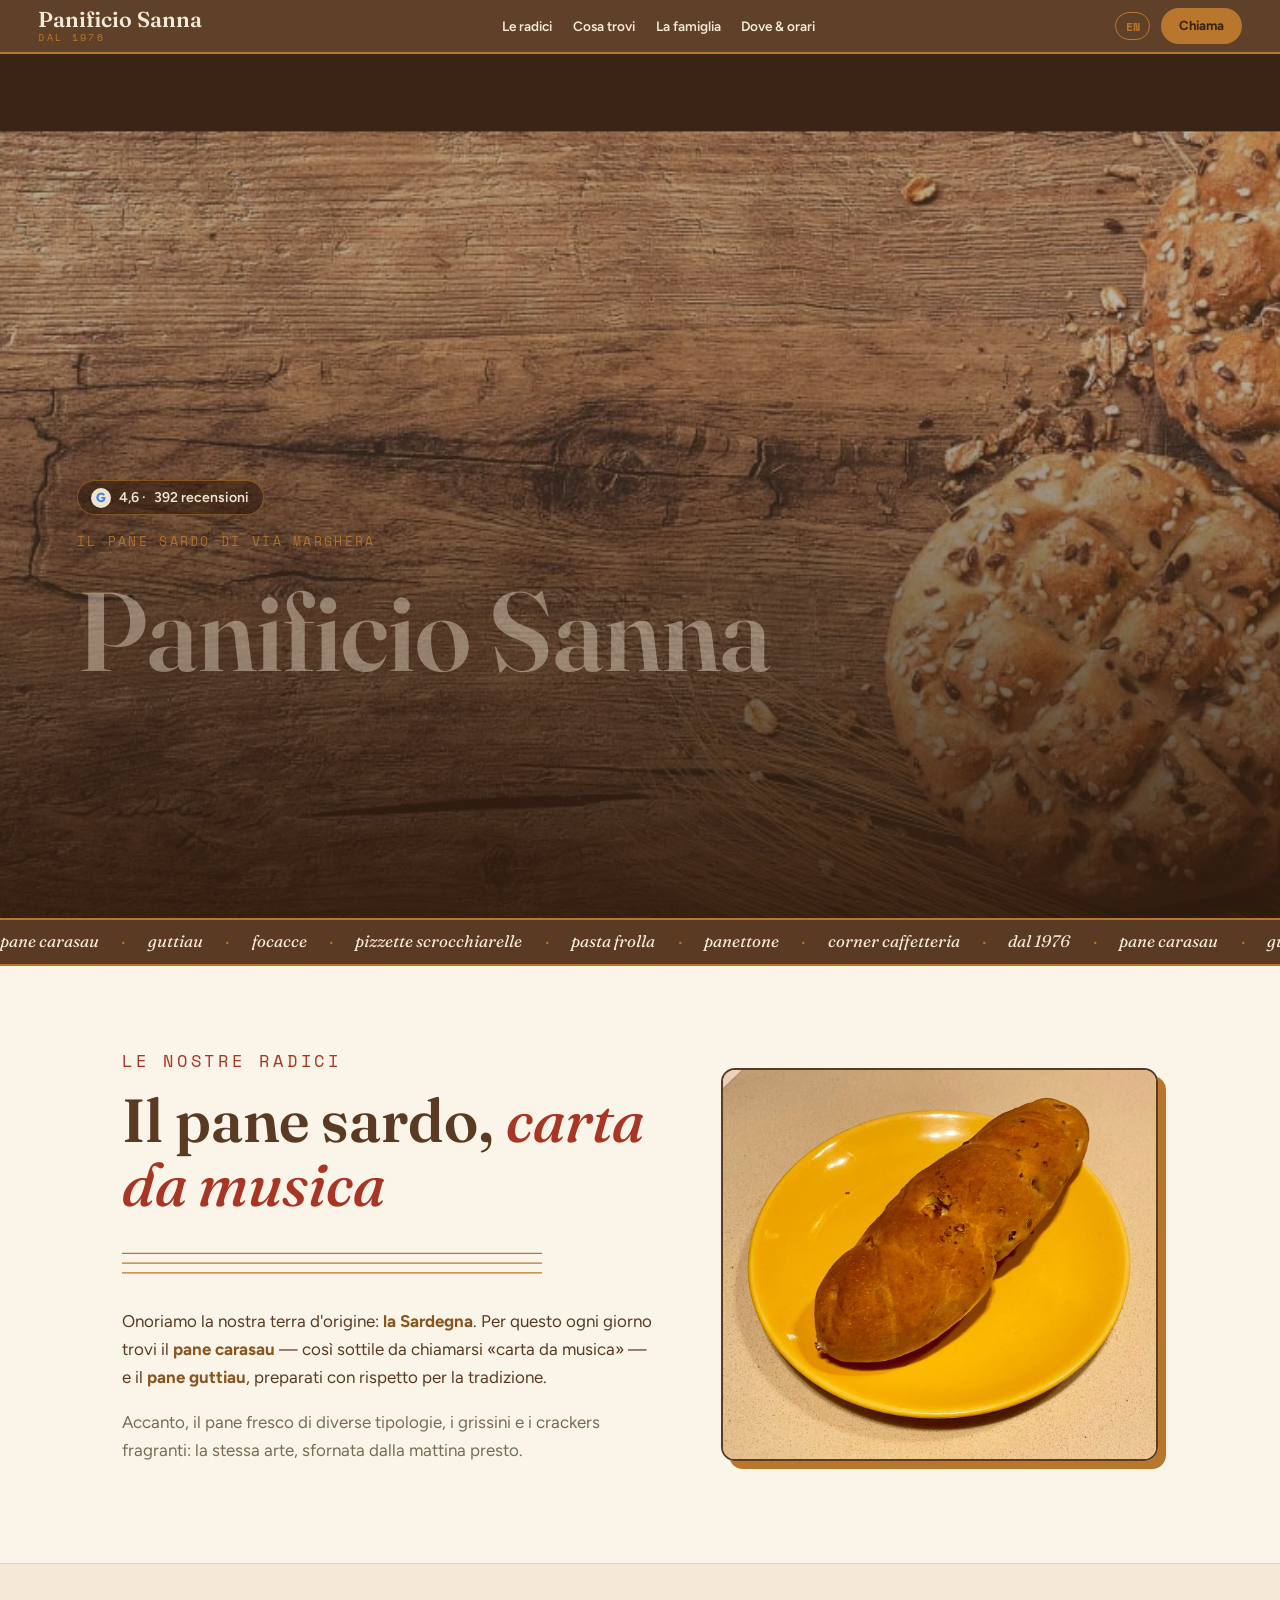
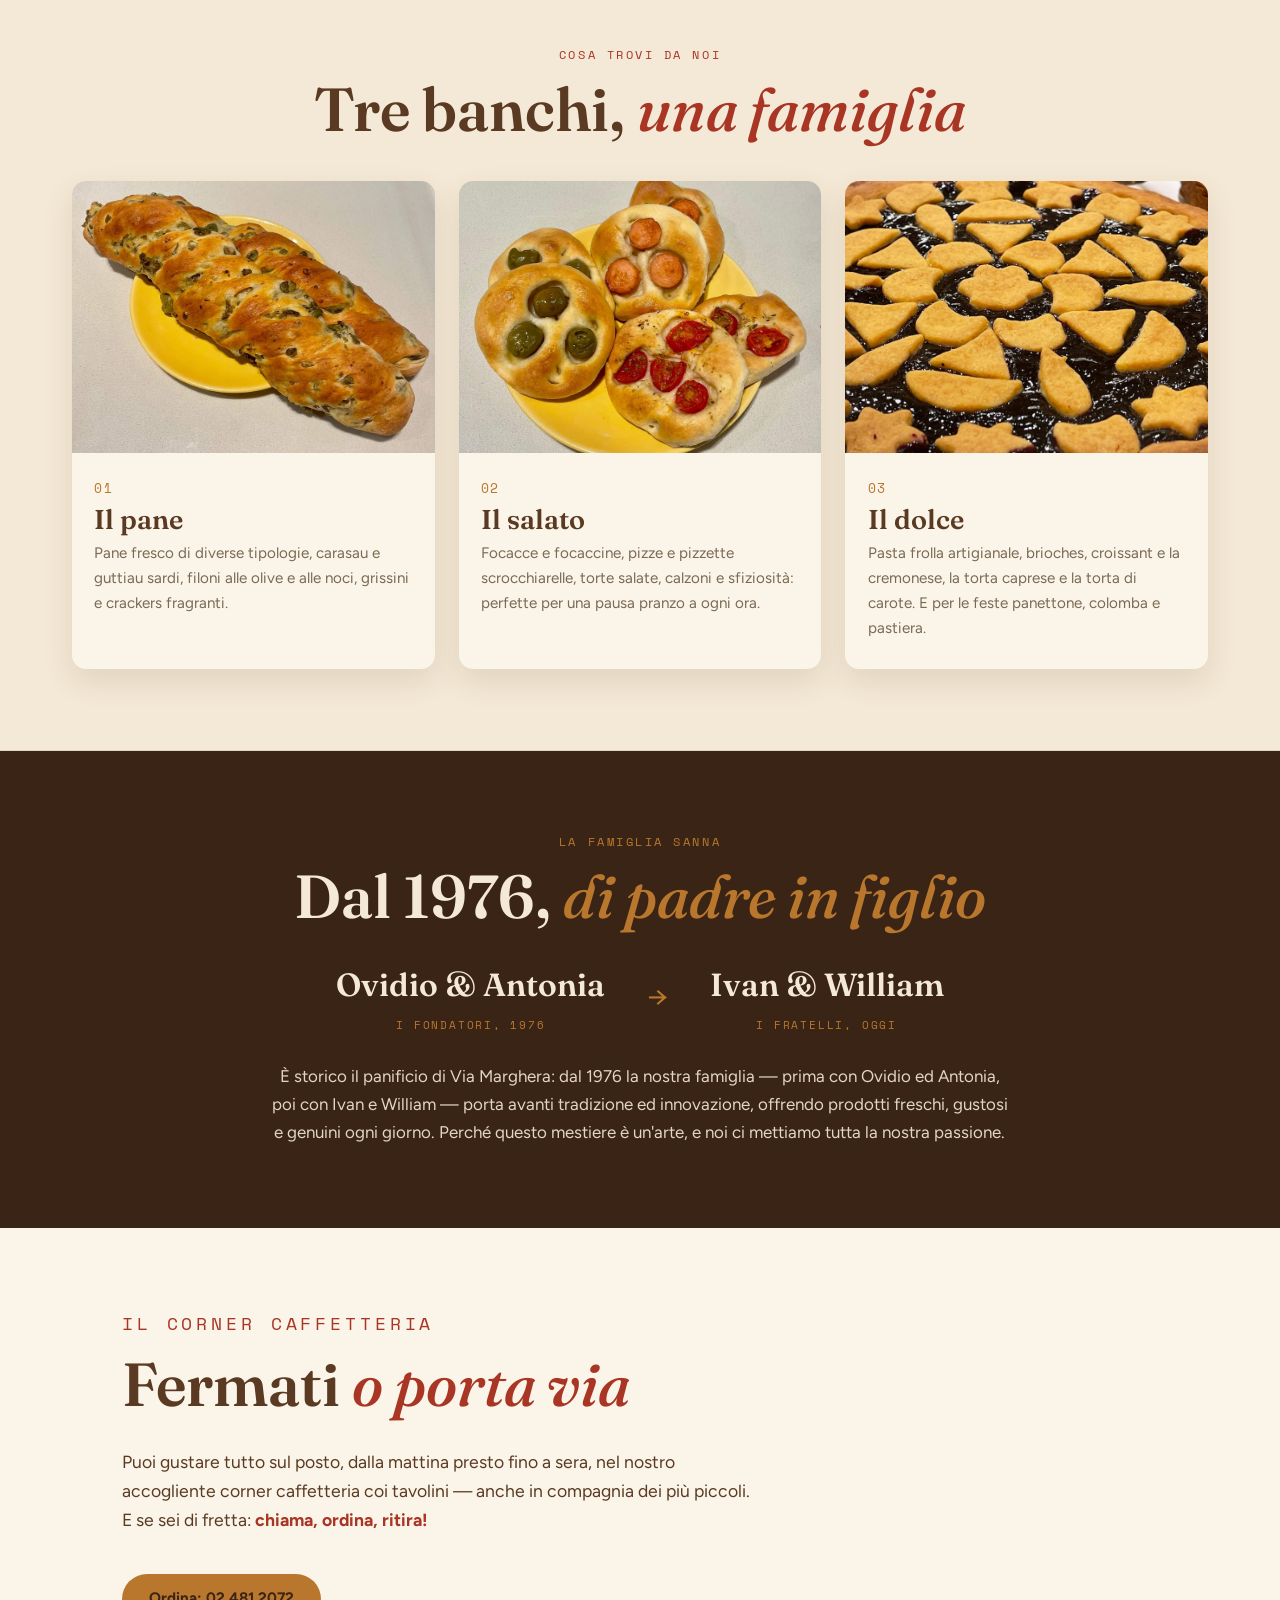
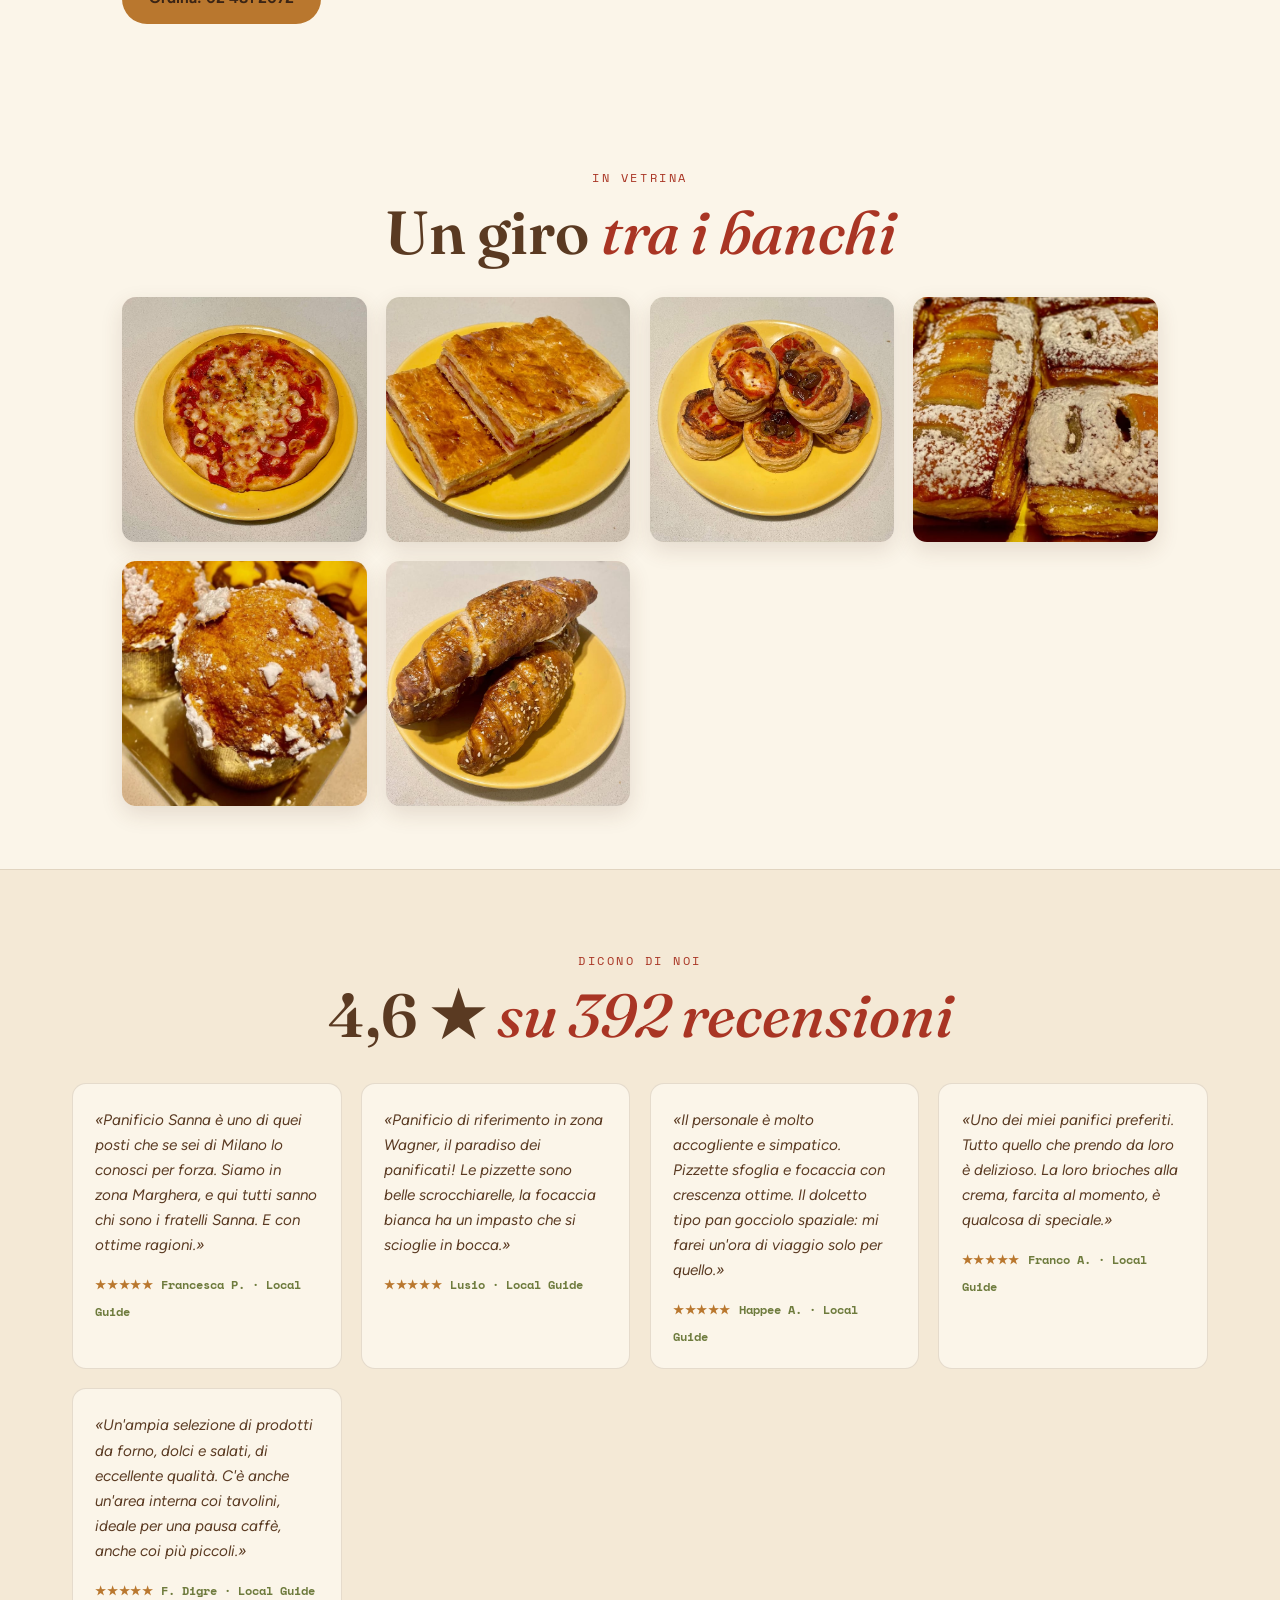
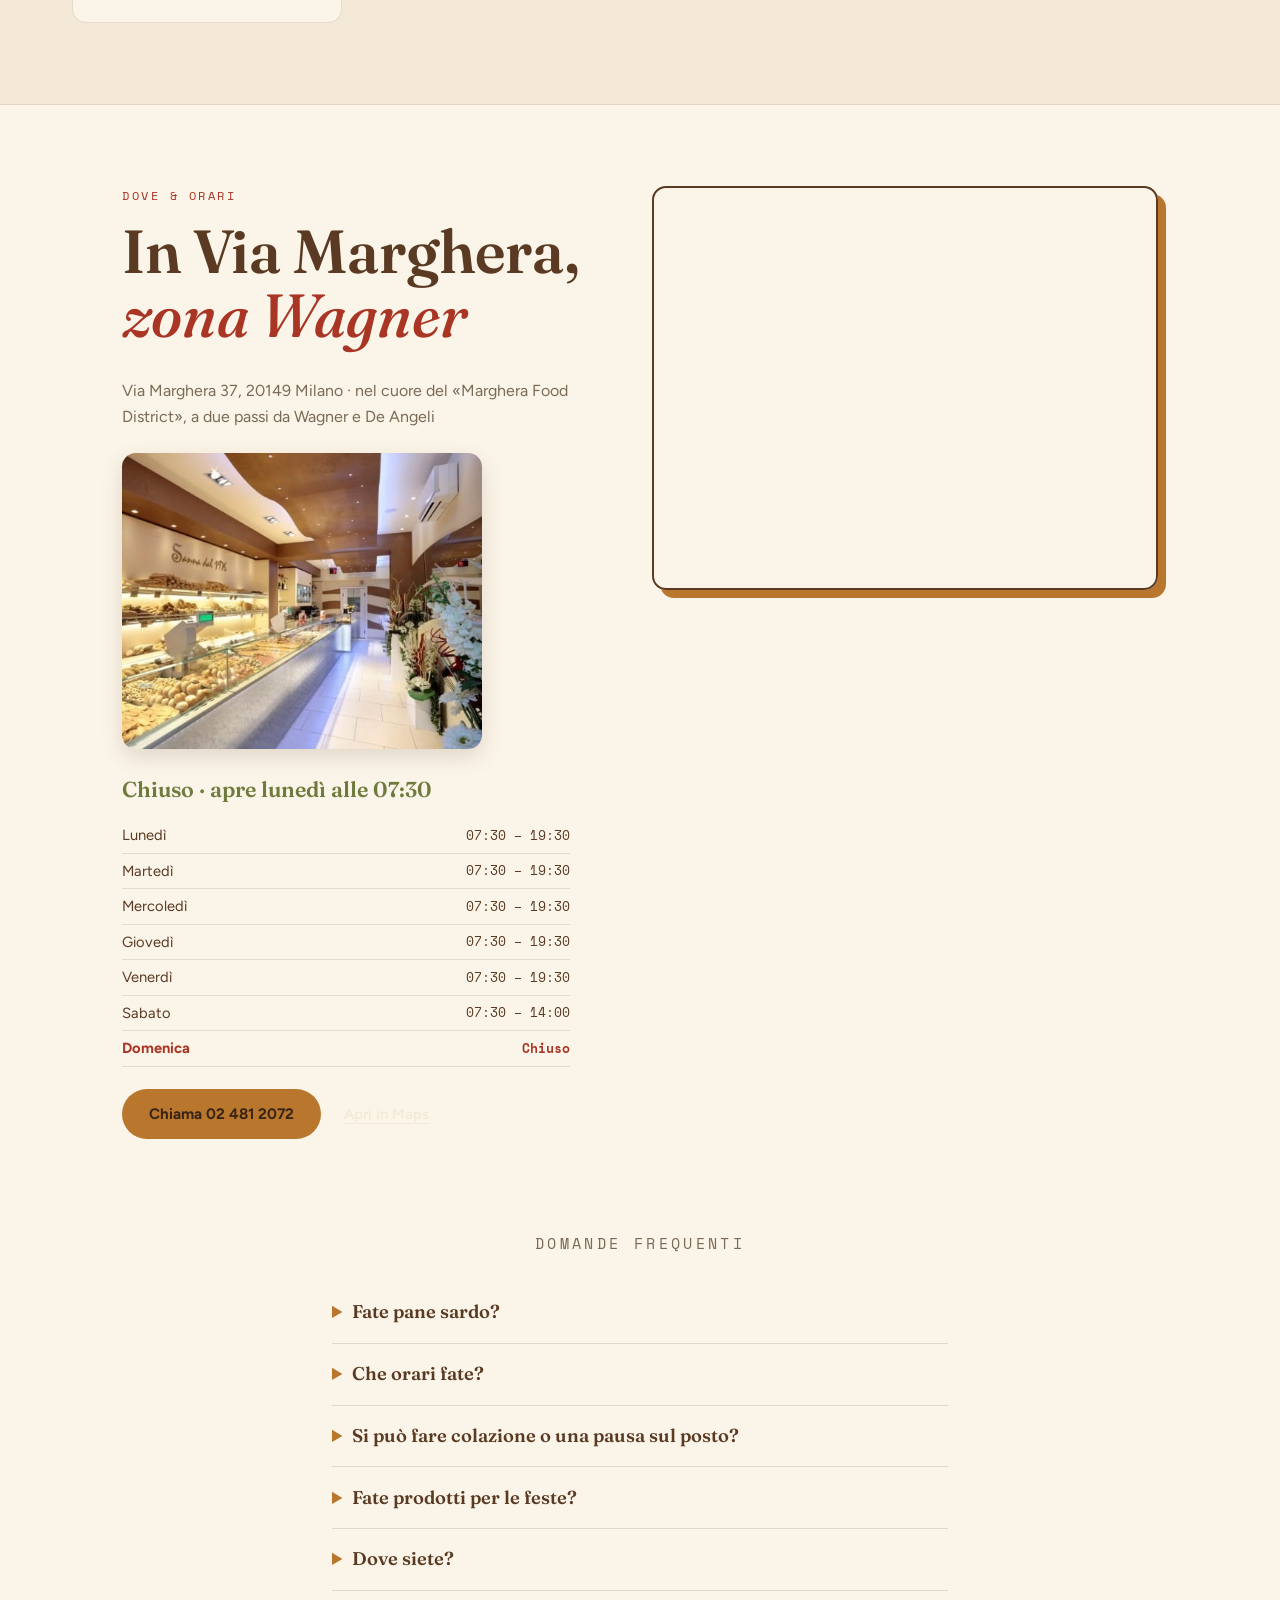
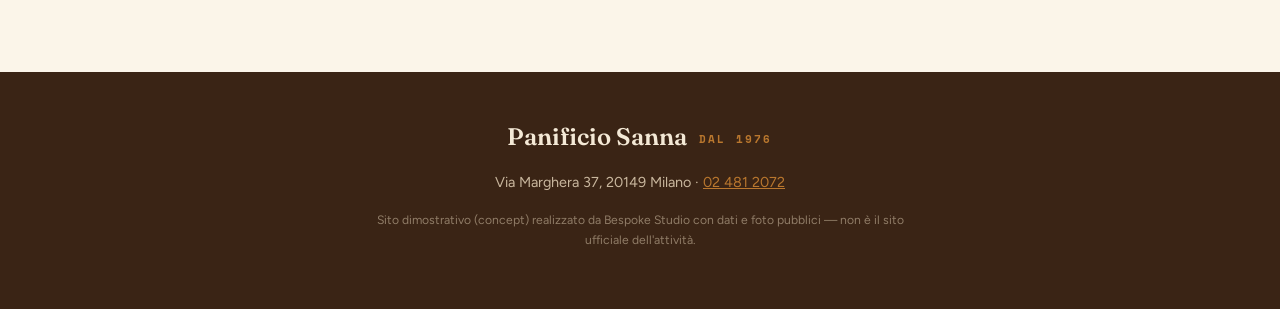
==== commit 79b2c6d6: "Fix flash 02/03: i .mondo erano animati due volte (reveal generico + stagger). Escludo .mondo dal re" ====
--- a/index.html
+++ b/index.html
@@ -284,6 +284,6 @@
 
 <script src="https://cdnjs.cloudflare.com/ajax/libs/gsap/3.12.5/gsap.min.js" defer></script>
 <script src="https://cdnjs.cloudflare.com/ajax/libs/gsap/3.12.5/ScrollTrigger.min.js" defer></script>
-<script src="js/main.js?v=1" defer></script>
+<script src="js/main.js?v=3" defer></script>
 </body>
 </html>
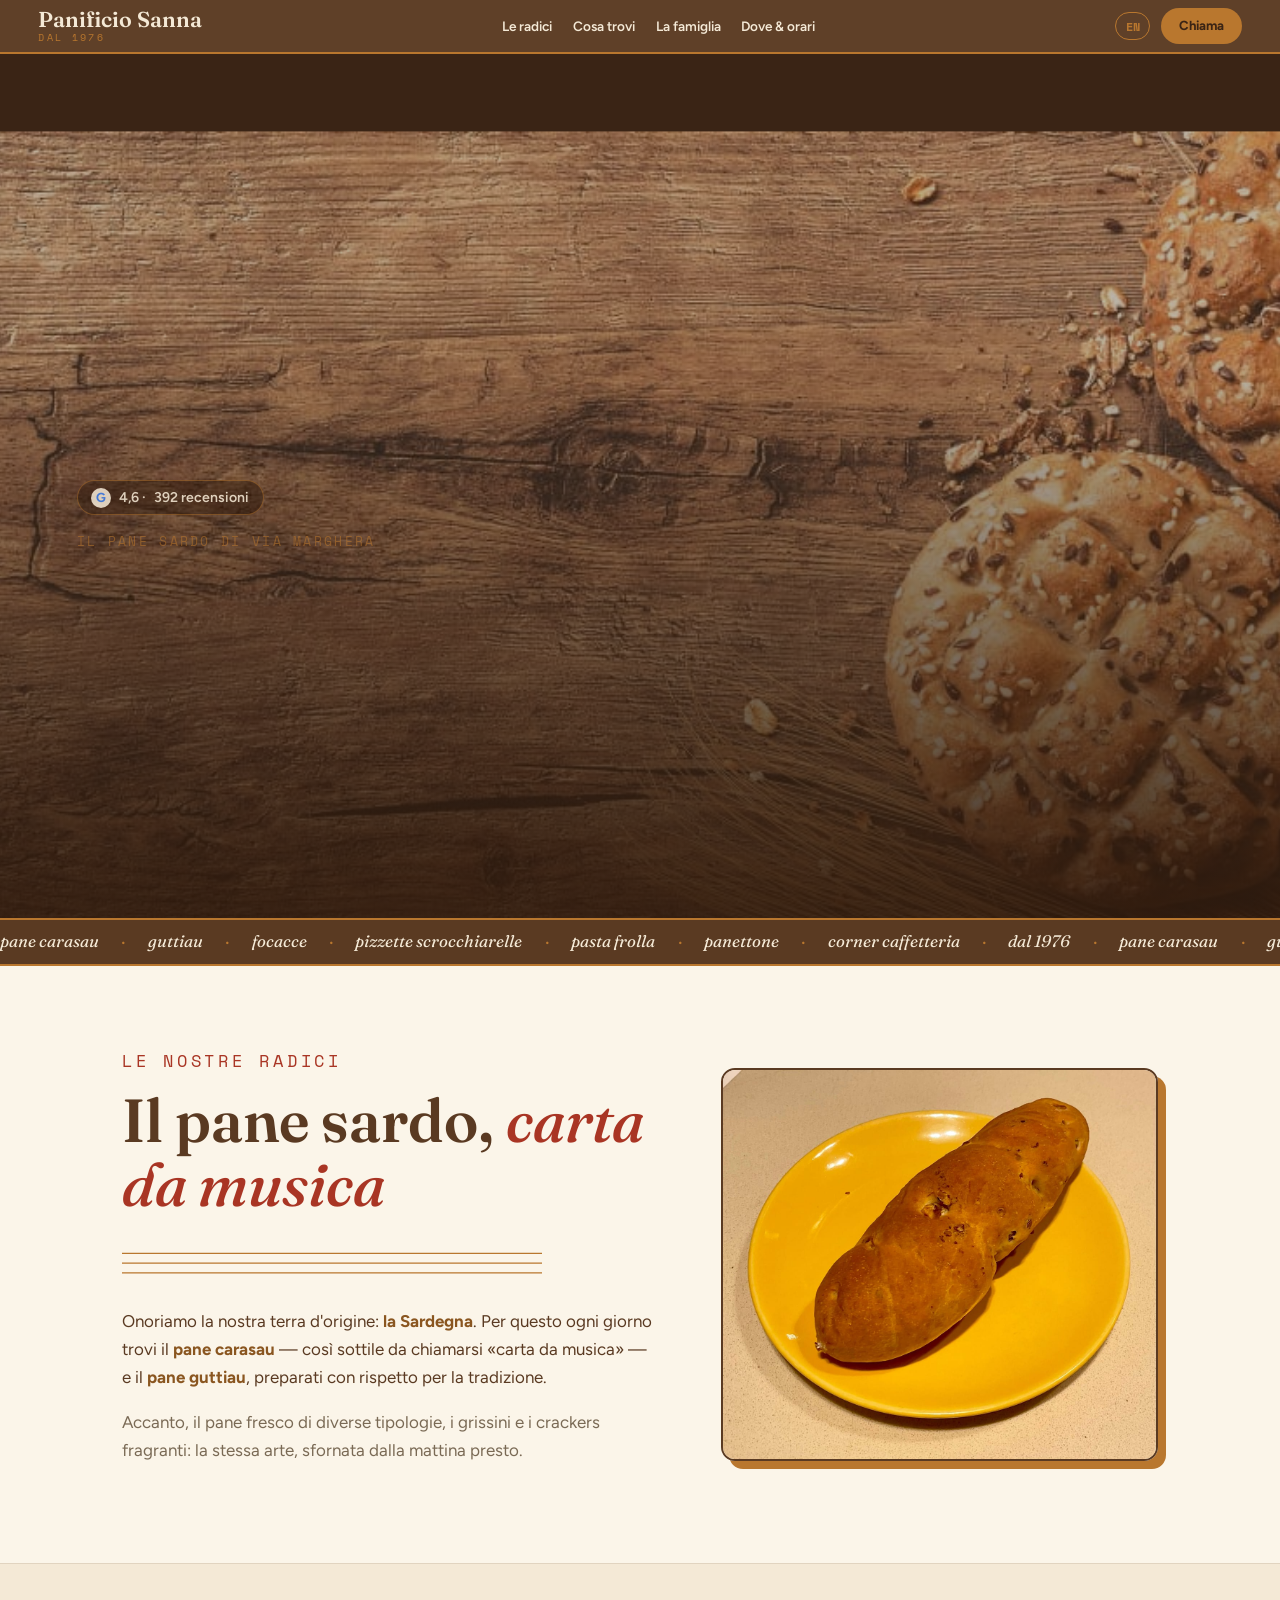
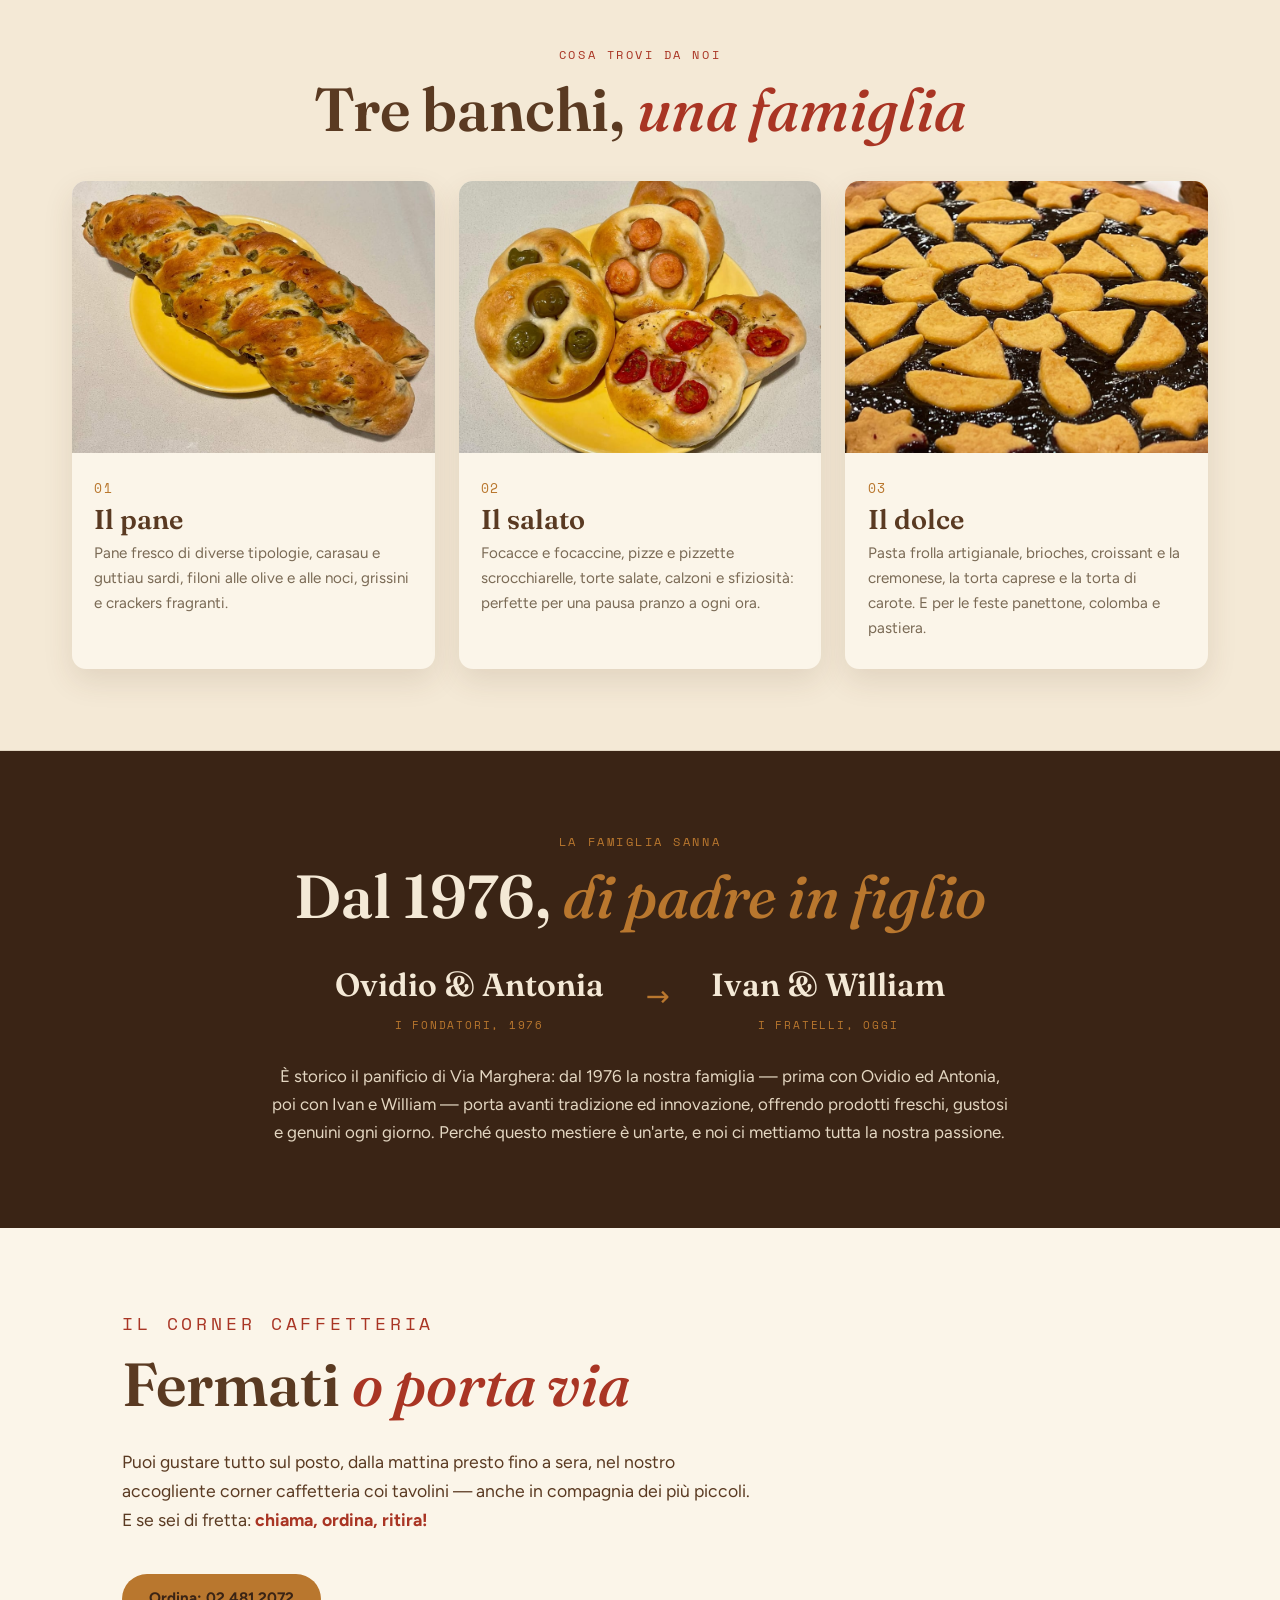
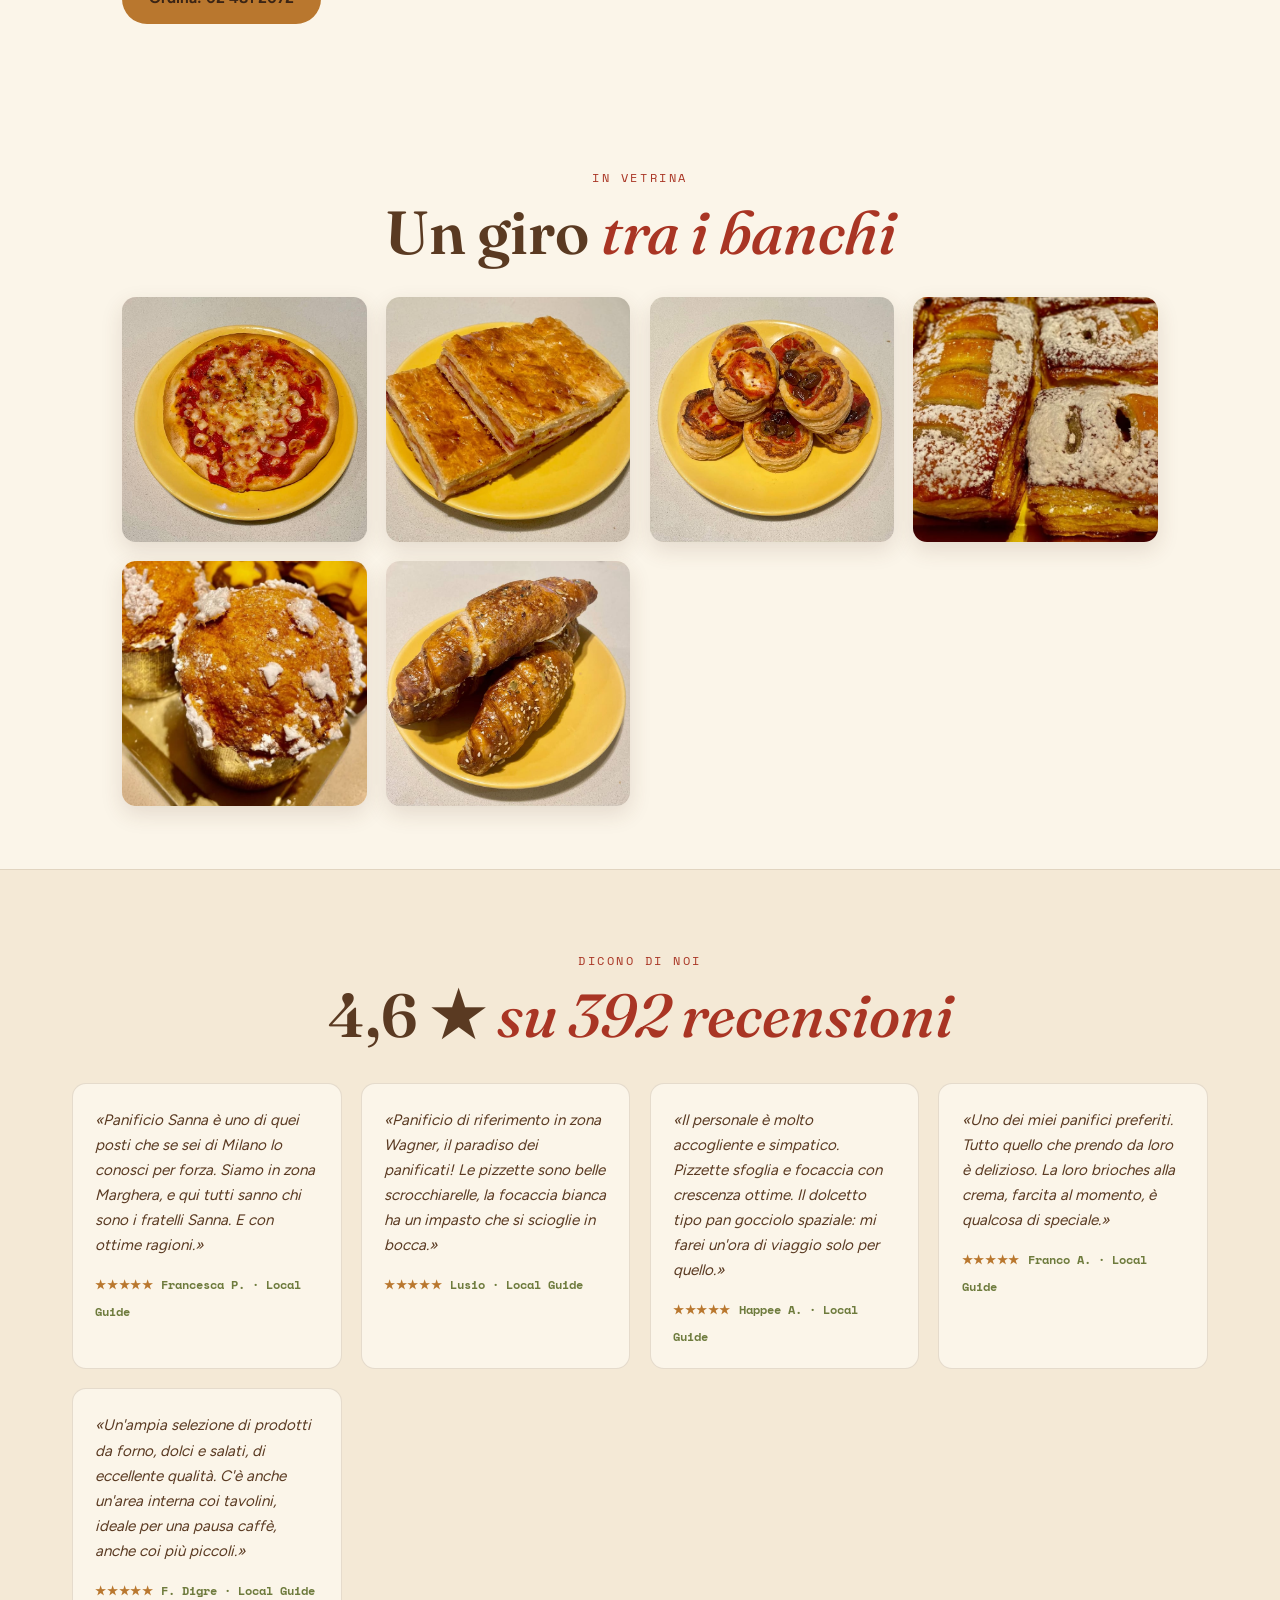
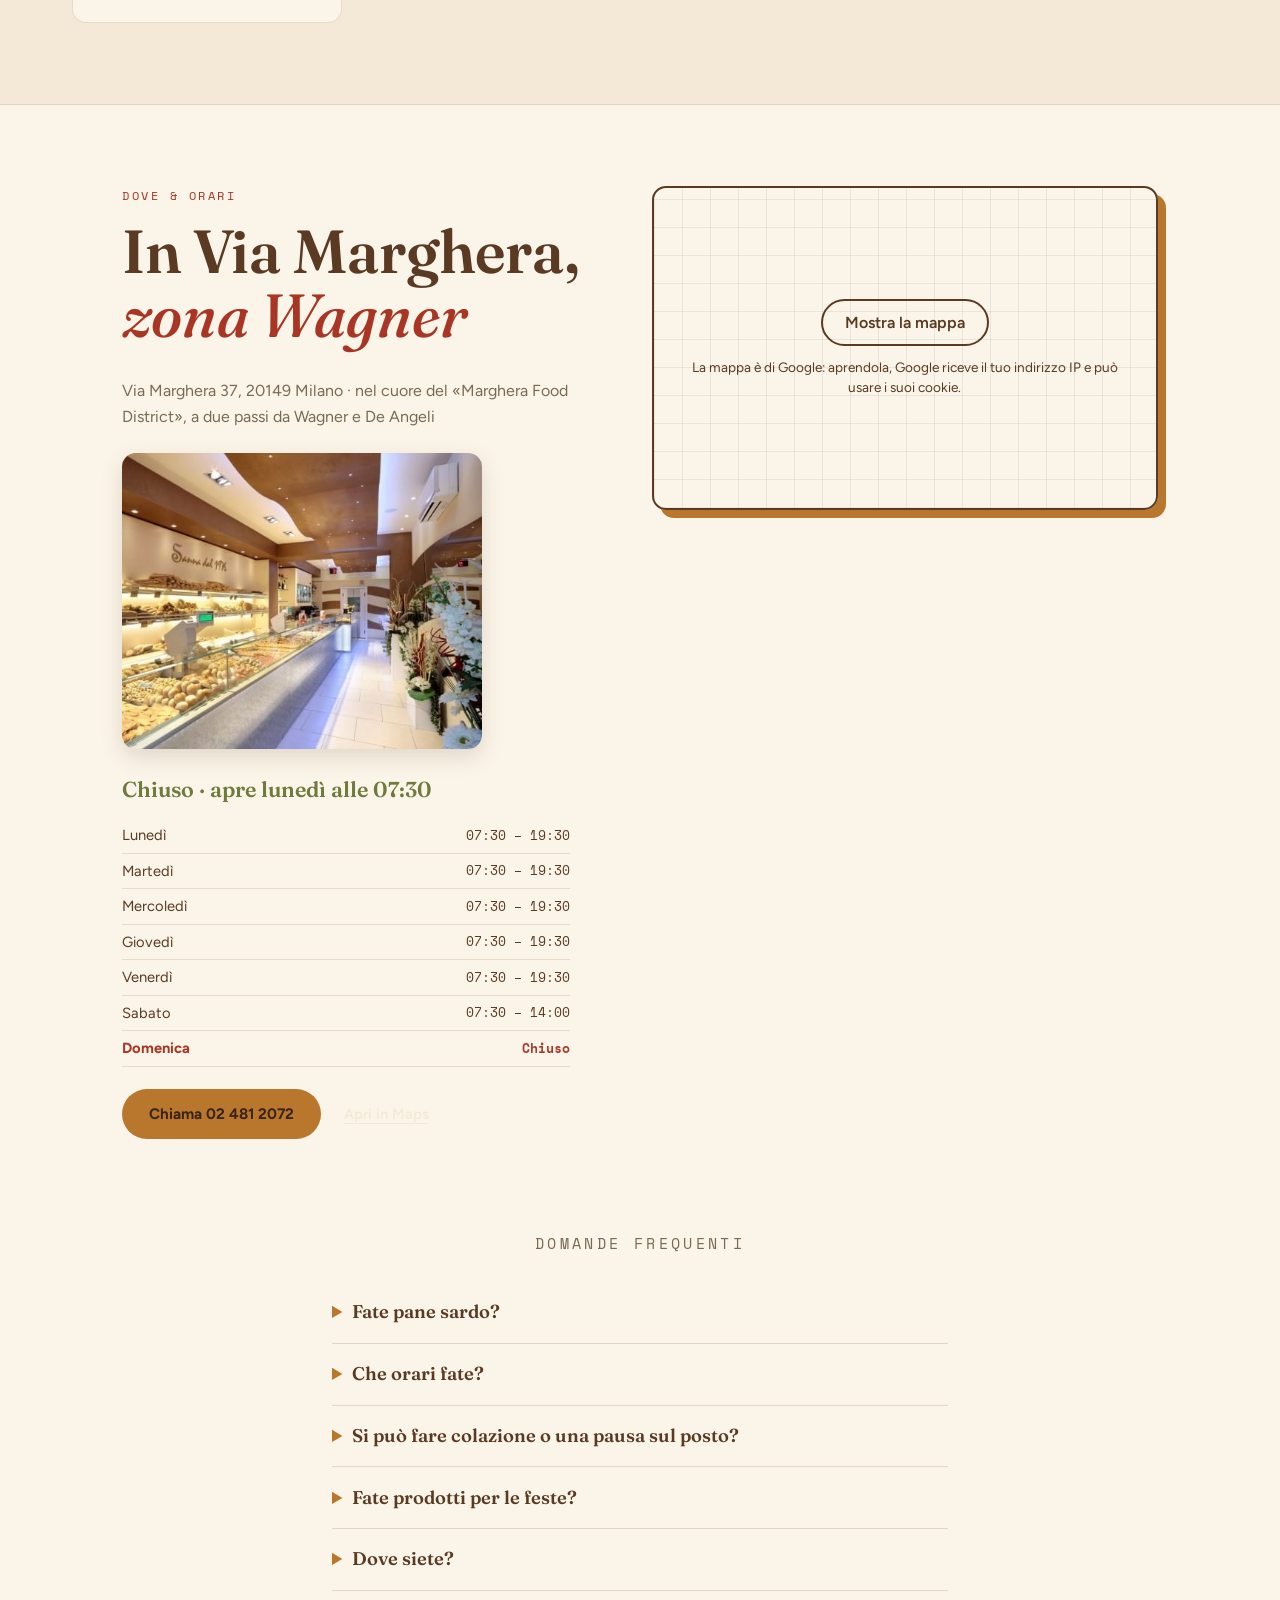
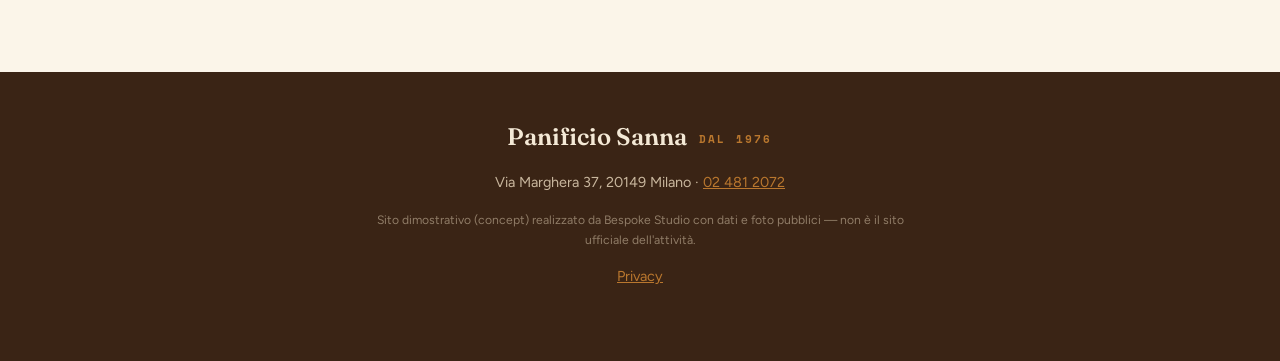
==== commit a725f4a7: "Privacy e pulizia: caratteri sul sito, mappa al clic, informativa, noindex - caratteri copiati nel s" ====
--- a/index.html
+++ b/index.html
@@ -3,6 +3,7 @@
 <head>
 <meta charset="UTF-8">
 <meta name="viewport" content="width=device-width, initial-scale=1.0">
+<meta name="robots" content="noindex">
 <title>Panificio Sanna dal 1976 — pane, focacce e dolci in Via Marghera, Milano</title>
 <meta name="description" content="Panificio Sanna dal 1976: forno e pasticceria di famiglia in Via Marghera 37 a Milano, zona Wagner. Pane fresco ogni giorno, carasau e guttiau sardi, focacce, pizzette e dolci. Corner caffetteria. Chiama 02 481 2072.">
 <link rel="canonical" href="https://rotenzark.github.io/panificio-sanna/">
@@ -15,9 +16,7 @@
 <link rel="icon" href="img/favicon.svg" type="image/svg+xml">
 <link rel="icon" href="img/favicon-32.png" type="image/png" sizes="32x32">
 <link rel="apple-touch-icon" href="img/apple-touch-icon.png">
-<link rel="preconnect" href="https://fonts.googleapis.com">
-<link rel="preconnect" href="https://fonts.gstatic.com" crossorigin>
-<link href="https://fonts.googleapis.com/css2?family=Fraunces:ital,opsz,wght@0,9..144,400..900;1,9..144,400..600&family=Figtree:wght@400;500;600;700&family=Space+Mono:wght@400;700&display=swap" rel="stylesheet">
+<link rel="stylesheet" href="fonts/fonts.css?v=1">
 <link rel="stylesheet" href="css/styles.css?v=1">
 <script type="application/ld+json">
 {
@@ -29,25 +28,89 @@
       "image": "https://rotenzark.github.io/panificio-sanna/img/og-image.jpg",
       "url": "https://rotenzark.github.io/panificio-sanna/",
       "telephone": "+39024812072",
-      "servesCuisine": ["Panificio", "Pasticceria", "Sarda"],
+      "servesCuisine": [
+        "Panificio",
+        "Pasticceria",
+        "Sarda"
+      ],
       "priceRange": "€",
       "description": "Forno e pasticceria di famiglia dal 1976, di origini sarde, in Via Marghera a Milano: pane fresco, carasau e guttiau, focacce, pizzette e dolci, con corner caffetteria.",
-      "address": { "@type": "PostalAddress", "streetAddress": "Via Marghera 37", "addressLocality": "Milano", "postalCode": "20149", "addressCountry": "IT" },
-      "geo": { "@type": "GeoCoordinates", "latitude": 45.4667477, "longitude": 9.1522333 },
-      "aggregateRating": { "@type": "AggregateRating", "ratingValue": "4.6", "reviewCount": "392", "bestRating": "5" },
+      "address": {
+        "@type": "PostalAddress",
+        "streetAddress": "Via Marghera 37",
+        "addressLocality": "Milano",
+        "postalCode": "20149",
+        "addressCountry": "IT"
+      },
+      "geo": {
+        "@type": "GeoCoordinates",
+        "latitude": 45.4667477,
+        "longitude": 9.1522333
+      },
       "openingHoursSpecification": [
-        { "@type": "OpeningHoursSpecification", "dayOfWeek": ["Monday","Tuesday","Wednesday","Thursday","Friday"], "opens": "07:30", "closes": "19:30" },
-        { "@type": "OpeningHoursSpecification", "dayOfWeek": "Saturday", "opens": "07:30", "closes": "14:00" }
+        {
+          "@type": "OpeningHoursSpecification",
+          "dayOfWeek": [
+            "Monday",
+            "Tuesday",
+            "Wednesday",
+            "Thursday",
+            "Friday"
+          ],
+          "opens": "07:30",
+          "closes": "19:30"
+        },
+        {
+          "@type": "OpeningHoursSpecification",
+          "dayOfWeek": "Saturday",
+          "opens": "07:30",
+          "closes": "14:00"
+        }
       ]
     },
     {
       "@type": "FAQPage",
       "mainEntity": [
-        { "@type": "Question", "name": "Fate pane sardo?", "acceptedAnswer": { "@type": "Answer", "text": "Sì. Onoriamo le nostre radici sarde: ogni giorno trovi pane carasau e pane guttiau, preparati con rispetto per la tradizione, accanto al pane fresco di diverse tipologie." } },
-        { "@type": "Question", "name": "Che orari fate?", "acceptedAnswer": { "@type": "Answer", "text": "Dal lunedì al venerdì 07:30–19:30, il sabato 07:30–14:00. La domenica siamo chiusi." } },
-        { "@type": "Question", "name": "Si può fare colazione o una pausa sul posto?", "acceptedAnswer": { "@type": "Answer", "text": "Sì: abbiamo un corner caffetteria con tavolini dove gustare pane, salato e dolce dalla mattina presto fino a sera. Se sei di fretta puoi chiamare, ordinare e ritirare." } },
-        { "@type": "Question", "name": "Fate prodotti per le feste?", "acceptedAnswer": { "@type": "Answer", "text": "Sì: panettone, veneziana, panettone gastronomico, chiacchiere, tortelli, pan meino, colomba pasquale e pastiera per i ritrovi in famiglia, con amici o in ufficio." } },
-        { "@type": "Question", "name": "Dove siete?", "acceptedAnswer": { "@type": "Answer", "text": "In Via Marghera 37 a Milano, zona Wagner/De Angeli. Per ordini chiama lo 02 481 2072." } }
+        {
+          "@type": "Question",
+          "name": "Fate pane sardo?",
+          "acceptedAnswer": {
+            "@type": "Answer",
+            "text": "Sì. Onoriamo le nostre radici sarde: ogni giorno trovi pane carasau e pane guttiau, preparati con rispetto per la tradizione, accanto al pane fresco di diverse tipologie."
+          }
+        },
+        {
+          "@type": "Question",
+          "name": "Che orari fate?",
+          "acceptedAnswer": {
+            "@type": "Answer",
+            "text": "Dal lunedì al venerdì 07:30–19:30, il sabato 07:30–14:00. La domenica siamo chiusi."
+          }
+        },
+        {
+          "@type": "Question",
+          "name": "Si può fare colazione o una pausa sul posto?",
+          "acceptedAnswer": {
+            "@type": "Answer",
+            "text": "Sì: abbiamo un corner caffetteria con tavolini dove gustare pane, salato e dolce dalla mattina presto fino a sera. Se sei di fretta puoi chiamare, ordinare e ritirare."
+          }
+        },
+        {
+          "@type": "Question",
+          "name": "Fate prodotti per le feste?",
+          "acceptedAnswer": {
+            "@type": "Answer",
+            "text": "Sì: panettone, veneziana, panettone gastronomico, chiacchiere, tortelli, pan meino, colomba pasquale e pastiera per i ritrovi in famiglia, con amici o in ufficio."
+          }
+        },
+        {
+          "@type": "Question",
+          "name": "Dove siete?",
+          "acceptedAnswer": {
+            "@type": "Answer",
+            "text": "In Via Marghera 37 a Milano, zona Wagner/De Angeli. Per ordini chiama lo 02 481 2072."
+          }
+        }
       ]
     }
   ]
@@ -246,7 +309,7 @@
     </div>
     <div class="dove-media">
       <div class="mappa reveal">
-        <iframe title="Mappa: Panificio Sanna, Via Marghera 37, Milano" src="https://www.google.com/maps?q=Panificio+SANNA,+Via+Marghera+37,+20149+Milano&output=embed" loading="lazy" referrerpolicy="no-referrer-when-downgrade" allowfullscreen></iframe>
+        <div class="mappa-clic" data-mappa-clic style="--mappa-h: 320px"><template><iframe title="Mappa: Panificio Sanna, Via Marghera 37, Milano" src="https://www.google.com/maps?q=Panificio+SANNA,+Via+Marghera+37,+20149+Milano&output=embed" loading="lazy" referrerpolicy="no-referrer-when-downgrade" allowfullscreen></iframe></template><div class="mappa-clic__velo"><a class="mappa-clic__btn" href="https://www.google.com/maps/place/Panificio+SANNA+dal+1976/@45.4667477,9.1522333,17z" target="_blank" rel="noopener">Mostra la mappa</a><p class="mappa-clic__nota">La mappa è di Google: aprendola, Google riceve il tuo indirizzo IP e può usare i suoi cookie.</p></div></div>
       </div>
     </div>
   </section>
@@ -269,6 +332,7 @@
   <p class="foot-brand">Panificio Sanna <span>dal 1976</span></p>
   <p data-i18n="foot.dove">Via Marghera 37, 20149 Milano · <a href="tel:+39024812072">02 481 2072</a></p>
   <p class="foot-demo" data-i18n="foot.demo">Sito dimostrativo (concept) realizzato da Bespoke Studio con dati e foto pubblici — non è il sito ufficiale dell'attività.</p>
+  <p class="privacy-link"><a href="privacy.html">Privacy</a></p>
 </footer>
 
 <div class="actionbar" id="actionBar">
@@ -285,5 +349,6 @@
 <script src="https://cdnjs.cloudflare.com/ajax/libs/gsap/3.12.5/gsap.min.js" defer></script>
 <script src="https://cdnjs.cloudflare.com/ajax/libs/gsap/3.12.5/ScrollTrigger.min.js" defer></script>
 <script src="js/main.js?v=3" defer></script>
+<script src="js/mappa-clic.js?v=1" defer></script>
 </body>
 </html>
--- a/fonts/fonts.css
+++ b/fonts/fonts.css
@@ -0,0 +1,181 @@
+/* Caratteri ospitati sul sito: nessuna richiesta a Google Fonts o Fontshare (giro privacy 1/10/2026). Licenze in LICENSE.txt. */
+/* latin-ext */
+@font-face {
+  font-family: 'Figtree';
+  font-style: normal;
+  font-weight: 400;
+  font-display: swap;
+  src: url(figtree-v9-_Xms-HUzqDCFdgfMm4q9DbZs.woff2) format('woff2');
+  unicode-range: U+0100-02BA, U+02BD-02C5, U+02C7-02CC, U+02CE-02D7, U+02DD-02FF, U+0304, U+0308, U+0329, U+1D00-1DBF, U+1E00-1E9F, U+1EF2-1EFF, U+2020, U+20A0-20AB, U+20AD-20C0, U+2113, U+2C60-2C7F, U+A720-A7FF;
+}
+/* latin */
+@font-face {
+  font-family: 'Figtree';
+  font-style: normal;
+  font-weight: 400;
+  font-display: swap;
+  src: url(figtree-v9-_Xms-HUzqDCFdgfMm4S9DQ.woff2) format('woff2');
+  unicode-range: U+0000-00FF, U+0131, U+0152-0153, U+02BB-02BC, U+02C6, U+02DA, U+02DC, U+0304, U+0308, U+0329, U+2000-206F, U+20AC, U+2122, U+2191, U+2193, U+2212, U+2215, U+FEFF, U+FFFD;
+}
+/* latin-ext */
+@font-face {
+  font-family: 'Figtree';
+  font-style: normal;
+  font-weight: 500;
+  font-display: swap;
+  src: url(figtree-v9-_Xms-HUzqDCFdgfMm4q9DbZs.woff2) format('woff2');
+  unicode-range: U+0100-02BA, U+02BD-02C5, U+02C7-02CC, U+02CE-02D7, U+02DD-02FF, U+0304, U+0308, U+0329, U+1D00-1DBF, U+1E00-1E9F, U+1EF2-1EFF, U+2020, U+20A0-20AB, U+20AD-20C0, U+2113, U+2C60-2C7F, U+A720-A7FF;
+}
+/* latin */
+@font-face {
+  font-family: 'Figtree';
+  font-style: normal;
+  font-weight: 500;
+  font-display: swap;
+  src: url(figtree-v9-_Xms-HUzqDCFdgfMm4S9DQ.woff2) format('woff2');
+  unicode-range: U+0000-00FF, U+0131, U+0152-0153, U+02BB-02BC, U+02C6, U+02DA, U+02DC, U+0304, U+0308, U+0329, U+2000-206F, U+20AC, U+2122, U+2191, U+2193, U+2212, U+2215, U+FEFF, U+FFFD;
+}
+/* latin-ext */
+@font-face {
+  font-family: 'Figtree';
+  font-style: normal;
+  font-weight: 600;
+  font-display: swap;
+  src: url(figtree-v9-_Xms-HUzqDCFdgfMm4q9DbZs.woff2) format('woff2');
+  unicode-range: U+0100-02BA, U+02BD-02C5, U+02C7-02CC, U+02CE-02D7, U+02DD-02FF, U+0304, U+0308, U+0329, U+1D00-1DBF, U+1E00-1E9F, U+1EF2-1EFF, U+2020, U+20A0-20AB, U+20AD-20C0, U+2113, U+2C60-2C7F, U+A720-A7FF;
+}
+/* latin */
+@font-face {
+  font-family: 'Figtree';
+  font-style: normal;
+  font-weight: 600;
+  font-display: swap;
+  src: url(figtree-v9-_Xms-HUzqDCFdgfMm4S9DQ.woff2) format('woff2');
+  unicode-range: U+0000-00FF, U+0131, U+0152-0153, U+02BB-02BC, U+02C6, U+02DA, U+02DC, U+0304, U+0308, U+0329, U+2000-206F, U+20AC, U+2122, U+2191, U+2193, U+2212, U+2215, U+FEFF, U+FFFD;
+}
+/* latin-ext */
+@font-face {
+  font-family: 'Figtree';
+  font-style: normal;
+  font-weight: 700;
+  font-display: swap;
+  src: url(figtree-v9-_Xms-HUzqDCFdgfMm4q9DbZs.woff2) format('woff2');
+  unicode-range: U+0100-02BA, U+02BD-02C5, U+02C7-02CC, U+02CE-02D7, U+02DD-02FF, U+0304, U+0308, U+0329, U+1D00-1DBF, U+1E00-1E9F, U+1EF2-1EFF, U+2020, U+20A0-20AB, U+20AD-20C0, U+2113, U+2C60-2C7F, U+A720-A7FF;
+}
+/* latin */
+@font-face {
+  font-family: 'Figtree';
+  font-style: normal;
+  font-weight: 700;
+  font-display: swap;
+  src: url(figtree-v9-_Xms-HUzqDCFdgfMm4S9DQ.woff2) format('woff2');
+  unicode-range: U+0000-00FF, U+0131, U+0152-0153, U+02BB-02BC, U+02C6, U+02DA, U+02DC, U+0304, U+0308, U+0329, U+2000-206F, U+20AC, U+2122, U+2191, U+2193, U+2212, U+2215, U+FEFF, U+FFFD;
+}
+/* vietnamese */
+@font-face {
+  font-family: 'Fraunces';
+  font-style: italic;
+  font-weight: 400 600;
+  font-display: swap;
+  src: url(fraunces-v38-6NU58FyLNQOQZAnv9ZwNjucMHVn85Ni7emAe9lKqZTnbB-gzTK0K1ChjdfeQ_5Y.woff2) format('woff2');
+  unicode-range: U+0102-0103, U+0110-0111, U+0128-0129, U+0168-0169, U+01A0-01A1, U+01AF-01B0, U+0300-0301, U+0303-0304, U+0308-0309, U+0323, U+0329, U+1EA0-1EF9, U+20AB;
+}
+/* latin-ext */
+@font-face {
+  font-family: 'Fraunces';
+  font-style: italic;
+  font-weight: 400 600;
+  font-display: swap;
+  src: url(fraunces-v38-6NU58FyLNQOQZAnv9ZwNjucMHVn85Ni7emAe9lKqZTnbB-gzTK0K1ChjdPeQ_5Y.woff2) format('woff2');
+  unicode-range: U+0100-02BA, U+02BD-02C5, U+02C7-02CC, U+02CE-02D7, U+02DD-02FF, U+0304, U+0308, U+0329, U+1D00-1DBF, U+1E00-1E9F, U+1EF2-1EFF, U+2020, U+20A0-20AB, U+20AD-20C0, U+2113, U+2C60-2C7F, U+A720-A7FF;
+}
+/* latin */
+@font-face {
+  font-family: 'Fraunces';
+  font-style: italic;
+  font-weight: 400 600;
+  font-display: swap;
+  src: url(fraunces-v38-6NU58FyLNQOQZAnv9ZwNjucMHVn85Ni7emAe9lKqZTnbB-gzTK0K1ChjeveQ.woff2) format('woff2');
+  unicode-range: U+0000-00FF, U+0131, U+0152-0153, U+02BB-02BC, U+02C6, U+02DA, U+02DC, U+0304, U+0308, U+0329, U+2000-206F, U+20AC, U+2122, U+2191, U+2193, U+2212, U+2215, U+FEFF, U+FFFD;
+}
+/* vietnamese */
+@font-face {
+  font-family: 'Fraunces';
+  font-style: normal;
+  font-weight: 400 900;
+  font-display: swap;
+  src: url(fraunces-v38-6NU78FyLNQOQZAnv9bYEvDiIdE9Ea92uemAk_WBq8U_9v0c2Wa0KxCBTeO-U.woff2) format('woff2');
+  unicode-range: U+0102-0103, U+0110-0111, U+0128-0129, U+0168-0169, U+01A0-01A1, U+01AF-01B0, U+0300-0301, U+0303-0304, U+0308-0309, U+0323, U+0329, U+1EA0-1EF9, U+20AB;
+}
+/* latin-ext */
+@font-face {
+  font-family: 'Fraunces';
+  font-style: normal;
+  font-weight: 400 900;
+  font-display: swap;
+  src: url(fraunces-v38-6NU78FyLNQOQZAnv9bYEvDiIdE9Ea92uemAk_WBq8U_9v0c2Wa0KxCFTeO-U.woff2) format('woff2');
+  unicode-range: U+0100-02BA, U+02BD-02C5, U+02C7-02CC, U+02CE-02D7, U+02DD-02FF, U+0304, U+0308, U+0329, U+1D00-1DBF, U+1E00-1E9F, U+1EF2-1EFF, U+2020, U+20A0-20AB, U+20AD-20C0, U+2113, U+2C60-2C7F, U+A720-A7FF;
+}
+/* latin */
+@font-face {
+  font-family: 'Fraunces';
+  font-style: normal;
+  font-weight: 400 900;
+  font-display: swap;
+  src: url(fraunces-v38-6NU78FyLNQOQZAnv9bYEvDiIdE9Ea92uemAk_WBq8U_9v0c2Wa0KxC9TeA.woff2) format('woff2');
+  unicode-range: U+0000-00FF, U+0131, U+0152-0153, U+02BB-02BC, U+02C6, U+02DA, U+02DC, U+0304, U+0308, U+0329, U+2000-206F, U+20AC, U+2122, U+2191, U+2193, U+2212, U+2215, U+FEFF, U+FFFD;
+}
+/* vietnamese */
+@font-face {
+  font-family: 'Space Mono';
+  font-style: normal;
+  font-weight: 400;
+  font-display: swap;
+  src: url(spacemono-v17-i7dPIFZifjKcF5UAWdDRYE58RWq7.woff2) format('woff2');
+  unicode-range: U+0102-0103, U+0110-0111, U+0128-0129, U+0168-0169, U+01A0-01A1, U+01AF-01B0, U+0300-0301, U+0303-0304, U+0308-0309, U+0323, U+0329, U+1EA0-1EF9, U+20AB;
+}
+/* latin-ext */
+@font-face {
+  font-family: 'Space Mono';
+  font-style: normal;
+  font-weight: 400;
+  font-display: swap;
+  src: url(spacemono-v17-i7dPIFZifjKcF5UAWdDRYE98RWq7.woff2) format('woff2');
+  unicode-range: U+0100-02BA, U+02BD-02C5, U+02C7-02CC, U+02CE-02D7, U+02DD-02FF, U+0304, U+0308, U+0329, U+1D00-1DBF, U+1E00-1E9F, U+1EF2-1EFF, U+2020, U+20A0-20AB, U+20AD-20C0, U+2113, U+2C60-2C7F, U+A720-A7FF;
+}
+/* latin */
+@font-face {
+  font-family: 'Space Mono';
+  font-style: normal;
+  font-weight: 400;
+  font-display: swap;
+  src: url(spacemono-v17-i7dPIFZifjKcF5UAWdDRYEF8RQ.woff2) format('woff2');
+  unicode-range: U+0000-00FF, U+0131, U+0152-0153, U+02BB-02BC, U+02C6, U+02DA, U+02DC, U+0304, U+0308, U+0329, U+2000-206F, U+20AC, U+2122, U+2191, U+2193, U+2212, U+2215, U+FEFF, U+FFFD;
+}
+/* vietnamese */
+@font-face {
+  font-family: 'Space Mono';
+  font-style: normal;
+  font-weight: 700;
+  font-display: swap;
+  src: url(spacemono-v17-i7dMIFZifjKcF5UAWdDRaPpZUFqaHjyV.woff2) format('woff2');
+  unicode-range: U+0102-0103, U+0110-0111, U+0128-0129, U+0168-0169, U+01A0-01A1, U+01AF-01B0, U+0300-0301, U+0303-0304, U+0308-0309, U+0323, U+0329, U+1EA0-1EF9, U+20AB;
+}
+/* latin-ext */
+@font-face {
+  font-family: 'Space Mono';
+  font-style: normal;
+  font-weight: 700;
+  font-display: swap;
+  src: url(spacemono-v17-i7dMIFZifjKcF5UAWdDRaPpZUFuaHjyV.woff2) format('woff2');
+  unicode-range: U+0100-02BA, U+02BD-02C5, U+02C7-02CC, U+02CE-02D7, U+02DD-02FF, U+0304, U+0308, U+0329, U+1D00-1DBF, U+1E00-1E9F, U+1EF2-1EFF, U+2020, U+20A0-20AB, U+20AD-20C0, U+2113, U+2C60-2C7F, U+A720-A7FF;
+}
+/* latin */
+@font-face {
+  font-family: 'Space Mono';
+  font-style: normal;
+  font-weight: 700;
+  font-display: swap;
+  src: url(spacemono-v17-i7dMIFZifjKcF5UAWdDRaPpZUFWaHg.woff2) format('woff2');
+  unicode-range: U+0000-00FF, U+0131, U+0152-0153, U+02BB-02BC, U+02C6, U+02DA, U+02DC, U+0304, U+0308, U+0329, U+2000-206F, U+20AC, U+2122, U+2191, U+2193, U+2212, U+2215, U+FEFF, U+FFFD;
+}
--- a/css/styles.css
+++ b/css/styles.css
@@ -206,3 +206,12 @@
   .rec-grid{grid-template-columns:1fr}
   .radici-foto{box-shadow:5px 5px 0 var(--oro)}
 }
+
+/*MAPPACLIC*/
+/* la mappa Google si carica solo al clic (giro privacy 1/10/2026) */
+.mappa-clic { display: flex; align-items: center; justify-content: center; width: 100%; height: 100%; min-height: var(--mappa-h, 320px); box-sizing: border-box; padding: 24px; text-align: center; background: repeating-linear-gradient(0deg, rgba(127, 127, 127, 0.14) 0 1px, transparent 1px 28px), repeating-linear-gradient(90deg, rgba(127, 127, 127, 0.14) 0 1px, transparent 1px 28px); }
+.mappa-clic__velo { display: flex; flex-direction: column; align-items: center; gap: 12px; max-width: 32em; }
+.mappa-clic__btn { display: inline-block; padding: 0.75em 1.4em; border: 2px solid currentColor; border-radius: 999px; color: inherit; font: inherit; font-weight: 600; line-height: 1.2; text-decoration: none; background: transparent; cursor: pointer; }
+.mappa-clic__btn:hover, .mappa-clic__btn:focus-visible { text-decoration: underline; }
+.mappa-clic__nota { margin: 0; font-size: 0.85em; line-height: 1.45; }
+/*/MAPPACLIC*/
